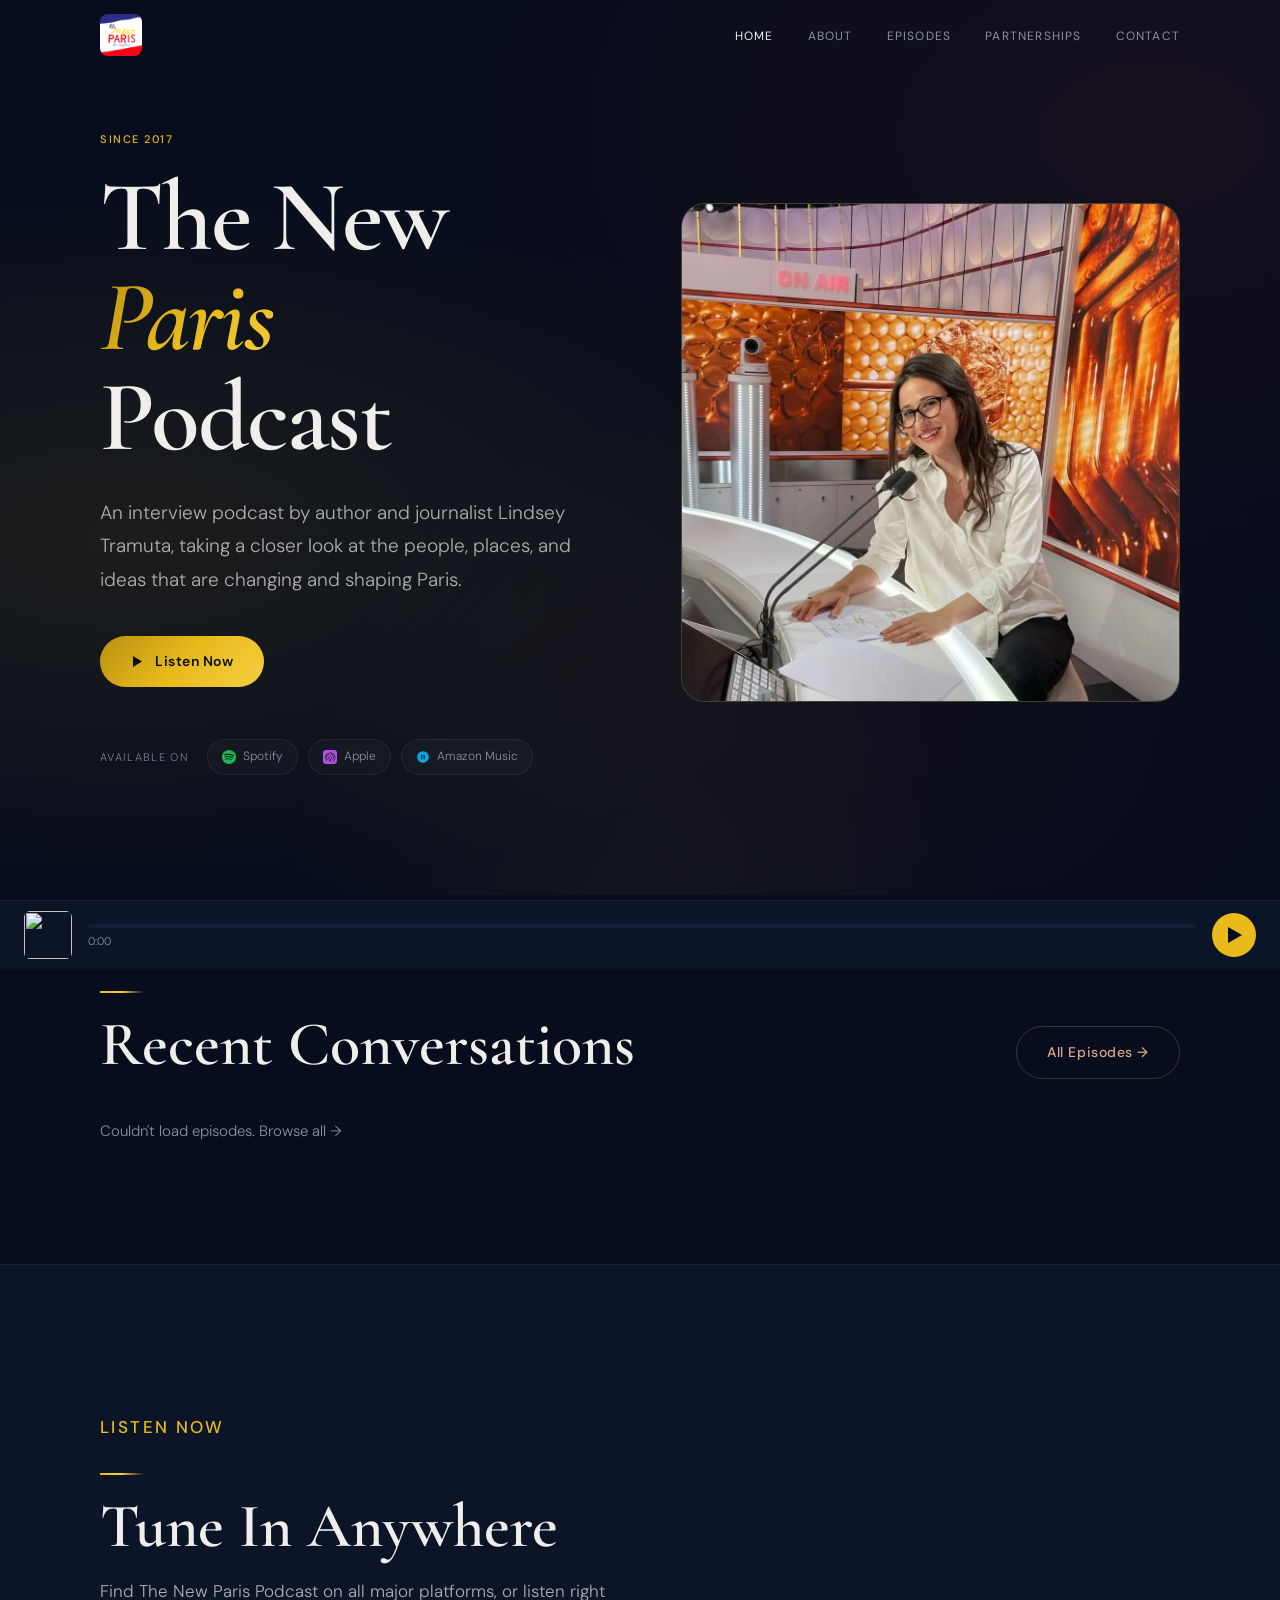
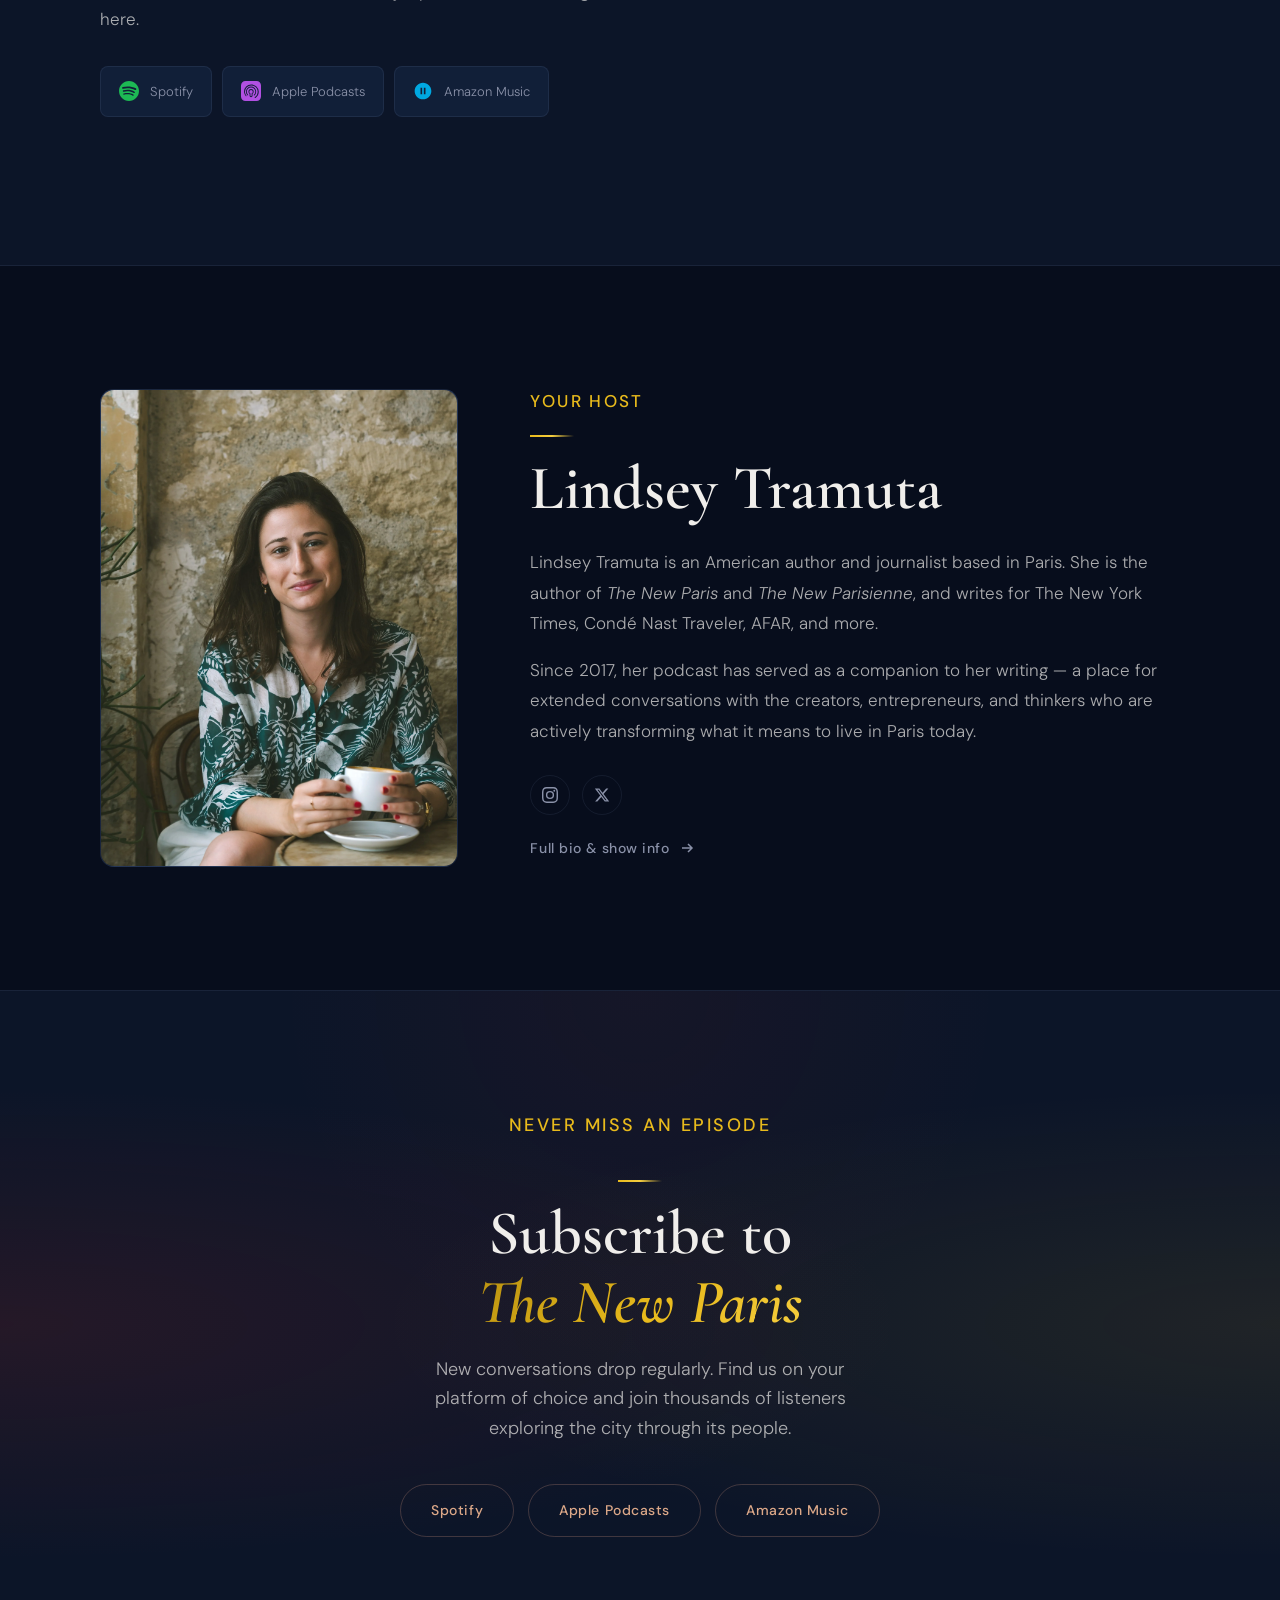
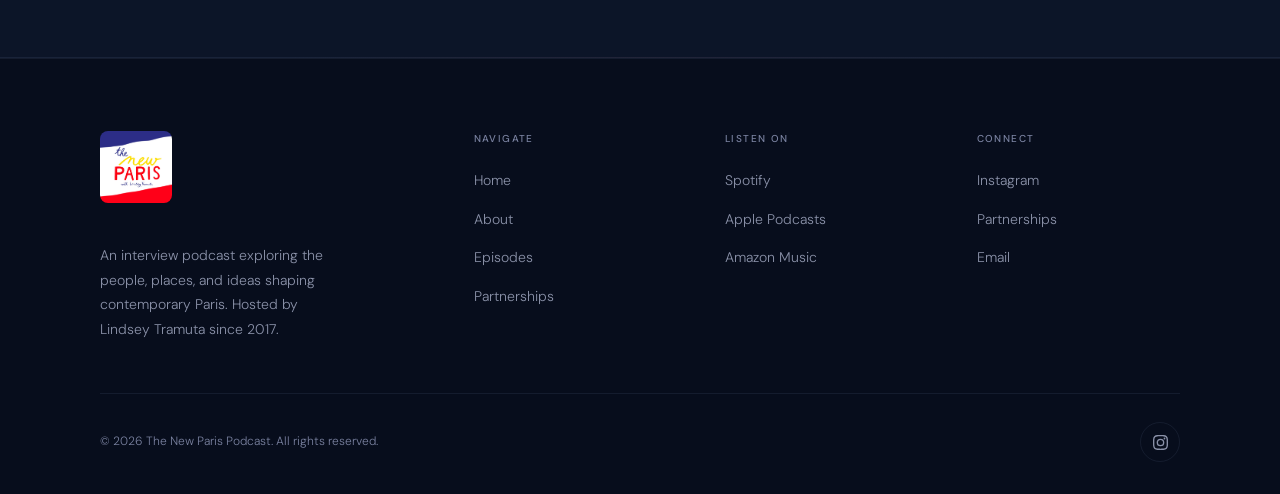
==== index.html @ 32c5240a "Add version query to favicon link" ====
<!DOCTYPE html>
<html lang="en">
<head>
  <meta charset="UTF-8">
  <meta name="viewport" content="width=device-width, initial-scale=1.0">
  <title>The New Paris Podcast</title>
  <meta name="description" content="An interview podcast by author and journalist Lindsey Tramuta, exploring the people, places, and ideas changing and shaping Paris.">
  <meta name="keywords" content="paris, contemporary paris, paris podcast, paris food, paris dining, visit paris, paris travel, paris culture, paris lifestyle, lindsey tramuta, francophile, expat paris, paris people, paris ideas, french culture, paris recommendations">
  <meta property="og:title" content="The New Paris Podcast">
  <meta property="og:description" content="Conversations with the creatives, thinkers, and changemakers shaping a new Paris. Hosted by Lindsey Tramuta.">
  <meta property="og:type" content="website">
  <link rel="icon" href="/favicon.ico?v=3">
  <link rel="preconnect" href="https://fonts.googleapis.com">
  <link rel="preconnect" href="https://fonts.gstatic.com" crossorigin>
  <link href="https://fonts.googleapis.com/css2?family=Cormorant+Garamond:ital,wght@0,400;0,500;0,600;0,700;1,400;1,600&family=DM+Sans:ital,wght@0,300;0,400;0,500;1,300&display=swap" rel="stylesheet">
  <link rel="stylesheet" href="css/styles.css">
  <!-- Google tag (gtag.js) -->
  <script async src="https://www.googletagmanager.com/gtag/js?id=G-9X0PJY922H"></script>
  <script>
    window.dataLayer = window.dataLayer || [];
    function gtag(){dataLayer.push(arguments);}
    gtag('js', new Date());
    gtag('config', 'G-9X0PJY922H');
  </script>
</head>
<body>

  <!-- NAV -->
  <nav class="nav" id="nav">
    <div class="container nav-inner">
      <a href="index.html" class="nav-logo">
        <img src="show_logo.png" alt="The New Paris Podcast" class="nav-logo-img">
      </a>
      <ul class="nav-links">
        <li><a href="index.html">Home</a></li>
        <li><a href="about.html">About</a></li>
        <li><a href="episodes.html">Episodes</a></li>
        <li><a href="partnerships.html">Partnerships</a></li>
        <li><a href="contact.html">Contact</a></li>
      </ul>
      <button class="hamburger" id="hamburger" aria-label="Open menu">
        <span></span><span></span><span></span>
      </button>
    </div>
  </nav>

  <!-- MOBILE MENU -->
  <div class="mobile-menu" id="mobile-menu">
    <a href="index.html">Home</a>
    <a href="about.html">About</a>
    <a href="episodes.html">Episodes</a>
    <a href="partnerships.html">Partnerships</a>
    <a href="contact.html">Contact</a>
  </div>

  <!-- HERO -->
  <section class="hero">
    <div class="container">
      <div class="hero-inner">

        <div class="hero-content">
          <p class="label hero-label">Since 2017</p>
          <h1>The New<br><em class="gold-text">Paris</em><br>Podcast</h1>
          <p class="hero-desc">An interview podcast by author and journalist Lindsey Tramuta, taking a closer look at the people, places, and ideas that are changing and shaping Paris.</p>
          <div class="hero-actions">
            <a href="episodes.html" class="btn btn-primary">
              <svg width="15" height="15" viewBox="0 0 15 15" fill="currentColor"><path d="M3 2l9 5.5-9 5.5V2z"/></svg>
              Listen Now
            </a>
          </div>
          <div class="hero-platforms">
            <p>Available on</p>
            <div class="hero-platforms-logos">
              <a href="https://open.spotify.com/show/2KHAu4PRRxsVcUf0qL84Ym" target="_blank" rel="noopener" class="platform-badge">
                <!-- Spotify icon -->
                <svg width="14" height="14" viewBox="0 0 24 24" fill="#1DB954"><path d="M12 0C5.4 0 0 5.4 0 12s5.4 12 12 12 12-5.4 12-12S18.66 0 12 0zm5.521 17.34c-.24.359-.66.48-1.021.24-2.82-1.74-6.36-2.101-10.561-1.141-.418.122-.779-.179-.899-.539-.12-.421.18-.78.54-.9 4.56-1.021 8.52-.6 11.64 1.32.42.18.479.659.301 1.02zm1.44-3.3c-.301.42-.841.6-1.262.3-3.239-1.98-8.159-2.58-11.939-1.38-.479.12-1.02-.12-1.14-.6-.12-.48.12-1.021.6-1.141C9.6 9.9 15 10.561 18.72 12.84c.361.181.54.78.241 1.2zm.12-3.36C15.24 8.4 8.82 8.16 5.16 9.301c-.6.179-1.2-.181-1.38-.721-.18-.601.18-1.2.72-1.381 4.26-1.26 11.28-1.02 15.721 1.621.539.3.719 1.02.419 1.56-.299.421-1.02.599-1.559.3z"/></svg>
                Spotify
              </a>
              <a href="https://podcasts.apple.com/podcast/id1225708803" target="_blank" rel="noopener" class="platform-badge">
                <!-- Apple Podcasts icon -->
                <svg width="14" height="14" viewBox="0 0 24 24" fill="#b150e2"><path d="M5.34 0A5.328 5.328 0 0 0 0 5.34v13.32A5.328 5.328 0 0 0 5.34 24h13.32A5.328 5.328 0 0 0 24 18.66V5.34A5.328 5.328 0 0 0 18.66 0zm6.7 4.098c2.437 0 4.7.865 6.474 2.476a8.664 8.664 0 0 1 2.794 6.404 8.697 8.697 0 0 1-3.93 7.31c-.098.063-.2.12-.303.174a.513.513 0 0 1-.698-.226.513.513 0 0 1 .213-.684 7.67 7.67 0 0 0 3.468-6.467c0-4.218-3.437-7.655-7.656-7.655a7.623 7.623 0 0 0-7.655 7.448c-.01.433.02.877.094 1.305.218 1.304.823 2.504 1.72 3.46.013.016.034.023.047.04.005.007.007.017.011.025.005.014.014.025.018.04.015.063.015.13 0 .195-.007.023-.018.044-.027.067-.01.022-.016.047-.03.068-.014.02-.033.037-.05.056-.018.018-.035.038-.056.053-.022.016-.046.027-.069.04-.024.013-.047.028-.073.038-.026.01-.054.016-.081.022-.027.006-.053.014-.081.016a.507.507 0 0 1-.334-.086c-1.05-1.115-1.765-2.506-2.04-4.012a9.01 9.01 0 0 1-.11-1.534A8.683 8.683 0 0 1 12.04 4.098zm.026 2.58a6.11 6.11 0 0 1 6.107 6.107 6.08 6.08 0 0 1-1.96 4.469.512.512 0 0 1-.369.156.513.513 0 0 1-.344-.886 5.069 5.069 0 0 0 1.648-3.74 5.087 5.087 0 0 0-5.082-5.083 5.091 5.091 0 0 0-5.083 5.083c0 1.348.526 2.634 1.478 3.614a.512.512 0 0 1-.734.716A6.077 6.077 0 0 1 5.96 12.785a6.11 6.11 0 0 1 6.107-6.107zm-.006 2.989a3.12 3.12 0 0 1 3.116 3.117 3.1 3.1 0 0 1-1.338 2.549v2.513a1.778 1.778 0 0 1-3.556 0v-2.513a3.1 3.1 0 0 1-1.338-2.549 3.12 3.12 0 0 1 3.116-3.117zm0 1.026a2.091 2.091 0 0 0-2.09 2.09 2.07 2.07 0 0 0 1.078 1.812l.26.142v2.807a.753.753 0 0 0 1.505 0v-2.807l.26-.142a2.07 2.07 0 0 0 1.077-1.812 2.091 2.091 0 0 0-2.09-2.09z"/></svg>
                Apple
              </a>
              <a href="https://music.amazon.co.uk/podcasts/789c262d-204c-44c2-9bc1-9c828be3fe16/the-new-paris-podcast" target="_blank" rel="noopener" class="platform-badge">
                <svg width="14" height="14" viewBox="0 0 24 24" fill="#00A8E1"><path d="M12 2C6.48 2 2 6.48 2 12s4.48 10 10 10 10-4.48 10-10S17.52 2 12 2zm-1 14H9V8h2v8zm4 0h-2V8h2v8z"/></svg>
                Amazon Music
              </a>
            </div>
          </div>
        </div>

        <!-- Podcast cover art -->
        <div class="hero-art">
          <div class="hero-art-glow"></div>
          <div class="hero-art-img">
            <img src="newsdesk.jpg" alt="The New Paris Podcast">
          </div>
        </div>

      </div>
    </div>
  </section>

  <!-- LATEST EPISODES -->
  <section class="section" id="latest" style="padding-top: clamp(36px, 5.5vw, 60px);">
    <div class="container">
      <div class="recent-ep-header">
        <div>
          <p class="label">Latest episodes</p>
          <div class="divider"></div>
          <h2>Recent Conversations</h2>
        </div>
        <a href="episodes.html" class="btn btn-secondary">All Episodes &rarr;</a>
      </div>
      <div class="recent-ep-grid" id="recent-ep-grid">
        <p class="recent-ep-loading">Loading latest episodes…</p>
      </div>
    </div>
  </section>

  <!-- AUDIO PLAYER BAR -->
  <div class="ap-bar" id="ap-bar">
    <img class="ap-art" id="ap-art" src="" alt="">
    <div class="ap-info">
      <div class="ap-title" id="ap-title"></div>
      <div class="ap-progress" id="ap-progress">
        <div class="ap-fill" id="ap-fill"></div>
      </div>
      <div class="ap-time" id="ap-time">0:00</div>
    </div>
    <button class="ap-toggle" id="ap-toggle" aria-label="Play / Pause">
      <svg class="ap-icon-play" width="22" height="22" viewBox="0 0 22 22" fill="currentColor"><path d="M5 3l14 8-14 8V3z"/></svg>
      <svg class="ap-icon-pause" width="22" height="22" viewBox="0 0 22 22" fill="currentColor"><path d="M6 3h3v16H6V3zm7 0h3v16h-3V3z"/></svg>
    </button>
  </div>
  <audio id="ap-audio" preload="none"></audio>

  <script>
  (function() {
    'use strict';
    var RSS_URL   = 'https://anchor.fm/s/1d906628/podcast/rss';
    var PROXY_URL = 'https://corsproxy.io/?' + encodeURIComponent(RSS_URL);
    var gridEl    = document.getElementById('recent-ep-grid');
    var audio     = document.getElementById('ap-audio');
    var bar       = document.getElementById('ap-bar');
    var apArt     = document.getElementById('ap-art');
    var apTitle   = document.getElementById('ap-title');
    var apFill    = document.getElementById('ap-fill');
    var apTime    = document.getElementById('ap-time');
    var apToggle  = document.getElementById('ap-toggle');
    var apProgress = document.getElementById('ap-progress');
    var currentBtn = null;

    function fmt(s) {
      s = Math.floor(s || 0);
      var m = Math.floor(s / 60), sec = s % 60;
      return m + ':' + (sec < 10 ? '0' : '') + sec;
    }

    function getTag(item, name) {
      var el = item.querySelector(name) || item.querySelector(name.replace(':', '\\:'));
      if (!el) {
        var ch = item.children;
        for (var i = 0; i < ch.length; i++) {
          if (ch[i].tagName === name || ch[i].localName === name.split(':')[1]) { el = ch[i]; break; }
        }
      }
      return el ? el.textContent.trim() : '';
    }

    function getItemImage(item, channelImg) {
      var el = item.querySelector('itunes\\:image') || item.querySelector('image');
      if (!el) {
        var ch = item.children;
        for (var i = 0; i < ch.length; i++) {
          if (ch[i].localName === 'image') { el = ch[i]; break; }
        }
      }
      if (el) return el.getAttribute('href') || el.getAttribute('url') || channelImg;
      return channelImg;
    }

    function playEpisode(btn, mp3, title, imgSrc) {
      if (currentBtn && currentBtn !== btn) {
        currentBtn.classList.remove('playing');
        currentBtn.innerHTML = '<svg width="18" height="18" viewBox="0 0 18 18" fill="currentColor"><path d="M3 2l13 7-13 7V2z"/></svg>';
      }
      if (audio.src === mp3 && !audio.paused) {
        audio.pause();
        btn.classList.remove('playing');
        btn.innerHTML = '<svg width="18" height="18" viewBox="0 0 18 18" fill="currentColor"><path d="M3 2l13 7-13 7V2z"/></svg>';
        bar.classList.remove('ap-visible');
        apToggle.querySelector('.ap-icon-pause').style.display = 'none';
        apToggle.querySelector('.ap-icon-play').style.display  = '';
        return;
      }
      if (audio.src !== mp3) {
        audio.src = mp3;
        audio.load();
      }
      audio.play();
      btn.classList.add('playing');
      btn.innerHTML = '<svg width="18" height="18" viewBox="0 0 18 18" fill="currentColor"><path d="M5 3h3v12H5V3zm5 0h3v12h-3V3z"/></svg>';
      currentBtn = btn;
      apArt.src   = imgSrc;
      apTitle.textContent = title;
      bar.classList.add('ap-visible');
      apToggle.querySelector('.ap-icon-pause').style.display = '';
      apToggle.querySelector('.ap-icon-play').style.display  = 'none';
    }

    apToggle.addEventListener('click', function() {
      if (audio.paused) {
        audio.play();
        apToggle.querySelector('.ap-icon-pause').style.display = '';
        apToggle.querySelector('.ap-icon-play').style.display  = 'none';
        if (currentBtn) {
          currentBtn.classList.add('playing');
          currentBtn.innerHTML = '<svg width="18" height="18" viewBox="0 0 18 18" fill="currentColor"><path d="M5 3h3v12H5V3zm5 0h3v12h-3V3z"/></svg>';
        }
      } else {
        audio.pause();
        apToggle.querySelector('.ap-icon-pause').style.display = 'none';
        apToggle.querySelector('.ap-icon-play').style.display  = '';
        if (currentBtn) {
          currentBtn.classList.remove('playing');
          currentBtn.innerHTML = '<svg width="18" height="18" viewBox="0 0 18 18" fill="currentColor"><path d="M3 2l13 7-13 7V2z"/></svg>';
        }
      }
    });

    audio.addEventListener('timeupdate', function() {
      if (!audio.duration) return;
      var pct = (audio.currentTime / audio.duration) * 100;
      apFill.style.width = pct + '%';
      apTime.textContent = fmt(audio.currentTime) + ' / ' + fmt(audio.duration);
    });

    apProgress.addEventListener('click', function(e) {
      if (!audio.duration) return;
      var r = apProgress.getBoundingClientRect();
      audio.currentTime = ((e.clientX - r.left) / r.width) * audio.duration;
    });

    audio.addEventListener('ended', function() {
      apToggle.querySelector('.ap-icon-pause').style.display = 'none';
      apToggle.querySelector('.ap-icon-play').style.display  = '';
      if (currentBtn) {
        currentBtn.classList.remove('playing');
        currentBtn.innerHTML = '<svg width="18" height="18" viewBox="0 0 18 18" fill="currentColor"><path d="M3 2l13 7-13 7V2z"/></svg>';
      }
    });

    function renderCards(items, channelImg) {
      var recent = items.slice(0, 3);
      gridEl.innerHTML = recent.map(function(item) {
        var title   = getTag(item, 'title').replace(/^episode\s+\d+[:\s\-\u2013\u2014]+/i, '').trim();
        var rawDate = getTag(item, 'pubDate');
        var date    = rawDate ? new Date(rawDate) : null;
        var dateStr = (date && !isNaN(date)) ? date.toLocaleDateString('en-US', { month: 'long', day: 'numeric', year: 'numeric' }) : '';
        var descRaw = getTag(item, 'description');
        var desc    = descRaw.replace(/<[^>]+>/g, ' ').replace(/\s+/g, ' ').trim().substring(0, 160);
        if (desc.length === 160) desc += '…';
        var enc     = item.querySelector('enclosure');
        var mp3     = enc ? enc.getAttribute('url') : '';
        var img     = getItemImage(item, channelImg);
        var safeTitle = title.replace(/"/g, '&quot;');
        var safeMp3   = mp3.replace(/"/g, '&quot;');
        var safeImg   = img.replace(/"/g, '&quot;');

        return '<article class="recent-ep-card">'
          + '<div class="recent-ep-img-wrap">'
          + (img ? '<img class="recent-ep-img" src="' + safeImg + '" alt="' + safeTitle + '" loading="lazy">' : '<div class="recent-ep-img-ph"></div>')
          + (mp3 ? '<button class="recent-ep-play" data-mp3="' + safeMp3 + '" data-title="' + safeTitle + '" data-img="' + safeImg + '" aria-label="Play episode">'
              + '<svg width="18" height="18" viewBox="0 0 18 18" fill="currentColor"><path d="M3 2l13 7-13 7V2z"/></svg>'
              + '</button>' : '')
          + '</div>'
          + '<div class="recent-ep-body">'
          + (dateStr ? '<p class="recent-ep-date">' + dateStr + '</p>' : '')
          + '<h3 class="recent-ep-title">' + title + '</h3>'
          + (desc ? '<p class="recent-ep-desc">' + desc + '</p>' : '')
          + '</div>'
          + '</article>';
      }).join('');

      gridEl.querySelectorAll('.recent-ep-play').forEach(function(btn) {
        btn.addEventListener('click', function() {
          playEpisode(btn, btn.dataset.mp3, btn.dataset.title, btn.dataset.img);
        });
      });
    }

    function loadXML(text) {
      var xml  = new DOMParser().parseFromString(text, 'application/xml');
      var chanImgEl = xml.querySelector('channel > image > url') || xml.querySelector('channel > itunes\\:image') || xml.querySelector('channel > image');
      var channelImg = chanImgEl ? (chanImgEl.getAttribute('href') || chanImgEl.textContent.trim()) : '';
      var items = Array.from(xml.querySelectorAll('channel > item'));
      renderCards(items, channelImg);
    }

    fetch(RSS_URL)
      .then(function(r) { if (!r.ok) throw new Error(); return r.text(); })
      .then(loadXML)
      .catch(function() {
        return fetch(PROXY_URL)
          .then(function(r) { return r.text(); })
          .then(loadXML)
          .catch(function() {
            gridEl.innerHTML = '<p class="recent-ep-loading">Couldn\'t load episodes. <a href="episodes.html">Browse all →</a></p>';
          });
      });
  })();
  </script>

  <!-- LISTEN / PLATFORMS -->
  <section class="section player-section" id="platforms">
    <div class="container">
      <div class="player-layout">

        <div class="player-info">
          <p class="label">Listen now</p>
          <div class="divider"></div>
          <h2>Tune In Anywhere</h2>
          <p>Find The New Paris Podcast on all major platforms, or listen right here.</p>
          <div class="player-platforms">
            <a href="https://open.spotify.com/show/2KHAu4PRRxsVcUf0qL84Ym" target="_blank" rel="noopener" class="platform-link">
              <svg width="20" height="20" viewBox="0 0 24 24" fill="#1DB954"><path d="M12 0C5.4 0 0 5.4 0 12s5.4 12 12 12 12-5.4 12-12S18.66 0 12 0zm5.521 17.34c-.24.359-.66.48-1.021.24-2.82-1.74-6.36-2.101-10.561-1.141-.418.122-.779-.179-.899-.539-.12-.421.18-.78.54-.9 4.56-1.021 8.52-.6 11.64 1.32.42.18.479.659.301 1.02zm1.44-3.3c-.301.42-.841.6-1.262.3-3.239-1.98-8.159-2.58-11.939-1.38-.479.12-1.02-.12-1.14-.6-.12-.48.12-1.021.6-1.141C9.6 9.9 15 10.561 18.72 12.84c.361.181.54.78.241 1.2zm.12-3.36C15.24 8.4 8.82 8.16 5.16 9.301c-.6.179-1.2-.181-1.38-.721-.18-.601.18-1.2.72-1.381 4.26-1.26 11.28-1.02 15.721 1.621.539.3.719 1.02.419 1.56-.299.421-1.02.599-1.559.3z"/></svg>
              Spotify
            </a>
            <a href="https://podcasts.apple.com/podcast/id1225708803" target="_blank" rel="noopener" class="platform-link">
              <svg width="20" height="20" viewBox="0 0 24 24" fill="#b150e2"><path d="M5.34 0A5.328 5.328 0 0 0 0 5.34v13.32A5.328 5.328 0 0 0 5.34 24h13.32A5.328 5.328 0 0 0 24 18.66V5.34A5.328 5.328 0 0 0 18.66 0zm6.7 4.098c2.437 0 4.7.865 6.474 2.476a8.664 8.664 0 0 1 2.794 6.404 8.697 8.697 0 0 1-3.93 7.31c-.098.063-.2.12-.303.174a.513.513 0 0 1-.698-.226.513.513 0 0 1 .213-.684 7.67 7.67 0 0 0 3.468-6.467c0-4.218-3.437-7.655-7.656-7.655a7.623 7.623 0 0 0-7.655 7.448c-.01.433.02.877.094 1.305.218 1.304.823 2.504 1.72 3.46.013.016.034.023.047.04.005.007.007.017.011.025.005.014.014.025.018.04.015.063.015.13 0 .195-.007.023-.018.044-.027.067-.01.022-.016.047-.03.068-.014.02-.033.037-.05.056-.018.018-.035.038-.056.053-.022.016-.046.027-.069.04-.024.013-.047.028-.073.038-.026.01-.054.016-.081.022-.027.006-.053.014-.081.016a.507.507 0 0 1-.334-.086c-1.05-1.115-1.765-2.506-2.04-4.012a9.01 9.01 0 0 1-.11-1.534A8.683 8.683 0 0 1 12.04 4.098zm.026 2.58a6.11 6.11 0 0 1 6.107 6.107 6.08 6.08 0 0 1-1.96 4.469.512.512 0 0 1-.369.156.513.513 0 0 1-.344-.886 5.069 5.069 0 0 0 1.648-3.74 5.087 5.087 0 0 0-5.082-5.083 5.091 5.091 0 0 0-5.083 5.083c0 1.348.526 2.634 1.478 3.614a.512.512 0 0 1-.734.716A6.077 6.077 0 0 1 5.96 12.785a6.11 6.11 0 0 1 6.107-6.107zm-.006 2.989a3.12 3.12 0 0 1 3.116 3.117 3.1 3.1 0 0 1-1.338 2.549v2.513a1.778 1.778 0 0 1-3.556 0v-2.513a3.1 3.1 0 0 1-1.338-2.549 3.12 3.12 0 0 1 3.116-3.117zm0 1.026a2.091 2.091 0 0 0-2.09 2.09 2.07 2.07 0 0 0 1.078 1.812l.26.142v2.807a.753.753 0 0 0 1.505 0v-2.807l.26-.142a2.07 2.07 0 0 0 1.077-1.812 2.091 2.091 0 0 0-2.09-2.09z"/></svg>
              Apple Podcasts
            </a>
            <a href="https://music.amazon.co.uk/podcasts/789c262d-204c-44c2-9bc1-9c828be3fe16/the-new-paris-podcast" target="_blank" rel="noopener" class="platform-link">
              <svg width="20" height="20" viewBox="0 0 24 24" fill="#00A8E1"><path d="M12 2C6.48 2 2 6.48 2 12s4.48 10 10 10 10-4.48 10-10S17.52 2 12 2zm-1 14H9V8h2v8zm4 0h-2V8h2v8z"/></svg>
              Amazon Music
            </a>
          </div>
        </div>

        <!-- SPOTIFY EMBED — replace 2KHAu4PRRxsVcUf0qL84Ym with your actual Spotify show ID -->
        <div class="player-embed-wrapper">
          <iframe
            style="border-radius:14px"
            src="https://open.spotify.com/embed/show/2KHAu4PRRxsVcUf0qL84Ym?utm_source=generator&theme=0"
            width="100%"
            height="352"
            frameborder="0"
            allowfullscreen=""
            allow="autoplay; clipboard-write; encrypted-media; fullscreen; picture-in-picture"
            loading="lazy"
            title="The New Paris Podcast on Spotify">
          </iframe>
        </div>

      </div>
    </div>
  </section>

  <!-- HOST PREVIEW -->
  <section class="section host-section">
    <div class="container">
      <div class="host-inner">
        <div class="host-photo">
          <div class="host-photo-img">
            <img src="images/Lindsey1.jpg" alt="Lindsey Tramuta">
          </div>
        </div>
        <div class="host-content">
          <p class="label">Your host</p>
          <div class="divider"></div>
          <h2>Lindsey Tramuta</h2>
          <p>Lindsey Tramuta is an American author and journalist based in Paris. She is the author of <em>The New Paris</em> and <em>The New Parisienne</em>, and writes for The New York Times, Condé Nast Traveler, AFAR, and more.</p>
          <p>Since 2017, her podcast has served as a companion to her writing — a place for extended conversations with the creators, entrepreneurs, and thinkers who are actively transforming what it means to live in Paris today.</p>
          <div class="host-socials">
            <a href="https://instagram.com/thenewparispodcast" target="_blank" rel="noopener" class="social-link" aria-label="Instagram">
              <svg width="16" height="16" viewBox="0 0 24 24" fill="currentColor"><path d="M12 2.163c3.204 0 3.584.012 4.85.07 3.252.148 4.771 1.691 4.919 4.919.058 1.265.069 1.645.069 4.849 0 3.205-.012 3.584-.069 4.849-.149 3.225-1.664 4.771-4.919 4.919-1.266.058-1.644.07-4.85.07-3.204 0-3.584-.012-4.849-.07-3.26-.149-4.771-1.699-4.919-4.92-.058-1.265-.07-1.644-.07-4.849 0-3.204.013-3.583.07-4.849.149-3.227 1.664-4.771 4.919-4.919 1.266-.057 1.645-.069 4.849-.069zM12 0C8.741 0 8.333.014 7.053.072 2.695.272.273 2.69.073 7.052.014 8.333 0 8.741 0 12c0 3.259.014 3.668.072 4.948.2 4.358 2.618 6.78 6.98 6.98C8.333 23.986 8.741 24 12 24c3.259 0 3.668-.014 4.948-.072 4.354-.2 6.782-2.618 6.979-6.98.059-1.28.073-1.689.073-4.948 0-3.259-.014-3.667-.072-4.947-.196-4.354-2.617-6.78-6.979-6.98C15.668.014 15.259 0 12 0zm0 5.838a6.162 6.162 0 1 0 0 12.324 6.162 6.162 0 0 0 0-12.324zM12 16a4 4 0 1 1 0-8 4 4 0 0 1 0 8zm6.406-11.845a1.44 1.44 0 1 0 0 2.881 1.44 1.44 0 0 0 0-2.881z"/></svg>
            </a>
            <a href="https://twitter.com/lindseytramuta" target="_blank" rel="noopener" class="social-link" aria-label="Twitter / X">
              <svg width="16" height="16" viewBox="0 0 24 24" fill="currentColor"><path d="M18.244 2.25h3.308l-7.227 8.26 8.502 11.24H16.17l-5.214-6.817L4.99 21.75H1.68l7.73-8.835L1.254 2.25H8.08l4.713 6.231zm-1.161 17.52h1.833L7.084 4.126H5.117z"/></svg>
            </a>
          </div>
          <a href="about.html" class="btn btn-ghost" style="margin-top:12px">
            Full bio &amp; show info
            <svg width="14" height="14" viewBox="0 0 14 14" fill="none" stroke="currentColor" stroke-width="1.5"><path d="M2 7h10M8 3l4 4-4 4"/></svg>
          </a>
        </div>
      </div>
    </div>
  </section>

  <!-- CTA BANNER -->
  <section class="section cta-banner">
    <div class="container">
      <p class="label">Never miss an episode</p>
      <div class="divider"></div>
      <h2>Subscribe to<br><em class="gold-text">The New Paris</em></h2>
      <p>New conversations drop regularly. Find us on your platform of choice and join thousands of listeners exploring the city through its people.</p>
      <div class="cta-buttons">
        <a href="https://open.spotify.com/show/2KHAu4PRRxsVcUf0qL84Ym" target="_blank" rel="noopener" class="btn btn-secondary">Spotify</a>
        <a href="https://podcasts.apple.com/podcast/id1225708803" target="_blank" rel="noopener" class="btn btn-secondary">Apple Podcasts</a>
        <a href="https://music.amazon.co.uk/podcasts/789c262d-204c-44c2-9bc1-9c828be3fe16/the-new-paris-podcast" target="_blank" rel="noopener" class="btn btn-secondary">Amazon Music</a>
      </div>
    </div>
  </section>

  <!-- FOOTER -->
  <footer class="footer">
    <div class="container">
      <div class="footer-inner">
        <div class="footer-brand">
          <a href="index.html" class="footer-logo-link">
            <img src="show_logo.png" alt="The New Paris Podcast" class="footer-logo-img">
          </a>
          <p>An interview podcast exploring the people, places, and ideas shaping contemporary Paris. Hosted by Lindsey Tramuta since 2017.</p>
        </div>
        <div class="footer-col">
          <h4>Navigate</h4>
          <ul>
            <li><a href="index.html">Home</a></li>
            <li><a href="about.html">About</a></li>
            <li><a href="episodes.html">Episodes</a></li>
            <li><a href="partnerships.html">Partnerships</a></li>
          </ul>
        </div>
        <div class="footer-col">
          <h4>Listen On</h4>
          <ul>
            <li><a href="https://open.spotify.com/show/2KHAu4PRRxsVcUf0qL84Ym" target="_blank" rel="noopener">Spotify</a></li>
            <li><a href="https://podcasts.apple.com/podcast/id1225708803" target="_blank" rel="noopener">Apple Podcasts</a></li>
            <li><a href="https://music.amazon.co.uk/podcasts/789c262d-204c-44c2-9bc1-9c828be3fe16/the-new-paris-podcast" target="_blank" rel="noopener">Amazon Music</a></li>
          </ul>
        </div>
        <div class="footer-col">
          <h4>Connect</h4>
          <ul>
            <li><a href="https://instagram.com/thenewparispodcast" target="_blank" rel="noopener">Instagram</a></li>
            <li><a href="partnerships.html">Partnerships</a></li>
            <li><a href="mailto:hello@thenewparispodcast.com">Email</a></li>
          </ul>
        </div>
      </div>
      <div class="footer-bottom">
        <p>&copy; 2026 The New Paris Podcast. All rights reserved.</p>
        <div class="footer-socials">
          <a href="https://instagram.com/thenewparispodcast" target="_blank" rel="noopener" class="social-link" aria-label="Instagram">
            <svg width="15" height="15" viewBox="0 0 24 24" fill="currentColor"><path d="M12 2.163c3.204 0 3.584.012 4.85.07 3.252.148 4.771 1.691 4.919 4.919.058 1.265.069 1.645.069 4.849 0 3.205-.012 3.584-.069 4.849-.149 3.225-1.664 4.771-4.919 4.919-1.266.058-1.644.07-4.85.07-3.204 0-3.584-.012-4.849-.07-3.26-.149-4.771-1.699-4.919-4.92-.058-1.265-.07-1.644-.07-4.849 0-3.204.013-3.583.07-4.849.149-3.227 1.664-4.771 4.919-4.919 1.266-.057 1.645-.069 4.849-.069zM12 0C8.741 0 8.333.014 7.053.072 2.695.272.273 2.69.073 7.052.014 8.333 0 8.741 0 12c0 3.259.014 3.668.072 4.948.2 4.358 2.618 6.78 6.98 6.98C8.333 23.986 8.741 24 12 24c3.259 0 3.668-.014 4.948-.072 4.354-.2 6.782-2.618 6.979-6.98.059-1.28.073-1.689.073-4.948 0-3.259-.014-3.667-.072-4.947-.196-4.354-2.617-6.78-6.979-6.98C15.668.014 15.259 0 12 0zm0 5.838a6.162 6.162 0 1 0 0 12.324 6.162 6.162 0 0 0 0-12.324zM12 16a4 4 0 1 1 0-8 4 4 0 0 1 0 8zm6.406-11.845a1.44 1.44 0 1 0 0 2.881 1.44 1.44 0 0 0 0-2.881z"/></svg>
          </a>
          </div>
      </div>
    </div>
  </footer>

  <script src="js/main.js"></script>
</body>
</html>
---- css/styles.css ----
/* ============================================================
   THE NEW PARIS PODCAST — Stylesheet
   ============================================================ */

/* ---- Variables ---- */
:root {
  --bg:           #070d1c;
  --bg-2:         #0c1528;
  --bg-3:         #111f38;
  --bg-4:         #182846;

  --gold:         #e8ba1c;
  --gold-light:   #f5ce40;
  --gold-dark:    #b89010;
  --gold-glow:    rgba(232, 186, 28, 0.10);
  --gold-border:  rgba(232, 186, 28, 0.22);

  --red:          #c8907a;
  --red-light:    #dca888;
  --red-dark:     #a07060;
  --red-glow:     rgba(200, 144, 122, 0.10);
  --red-border:   rgba(200, 144, 122, 0.28);

  --white:        #f0eeeb;
  --white-dim:    rgba(240, 238, 235, 0.70);
  --gray:         #8a91a8;
  --gray-dark:    #7a82a0;
  --line:         rgba(180, 200, 255, 0.08);

  --font-serif:   'Cormorant Garamond', Georgia, serif;
  --font-sans:    'DM Sans', -apple-system, BlinkMacSystemFont, sans-serif;

  --nav-h:        70px;
  --max-w:        1200px;
  --section:      clamp(72px, 11vw, 120px);
  --r:            14px;
  --r-sm:         8px;
  --r-lg:         24px;
  --ease:         cubic-bezier(0.4, 0, 0.2, 1);
}

/* ---- Reset ---- */
*, *::before, *::after { box-sizing: border-box; margin: 0; padding: 0; }
html { scroll-behavior: smooth; }
body {
  background: var(--bg);
  color: var(--white);
  font-family: var(--font-sans);
  font-weight: 300;
  font-size: 16px;
  line-height: 1.65;
  -webkit-font-smoothing: antialiased;
  overflow-x: hidden;
}
img  { max-width: 100%; display: block; }
a    { color: inherit; text-decoration: none; }
ul   { list-style: none; }
button { cursor: pointer; border: none; background: none; font-family: inherit; }

/* ---- Typography ---- */
h1 {
  font-family: var(--font-serif);
  font-size: clamp(52px, 8vw, 100px);
  font-weight: 600;
  line-height: 1.0;
  letter-spacing: -0.02em;
}
h2 {
  font-family: var(--font-serif);
  font-size: clamp(34px, 5vw, 62px);
  font-weight: 600;
  line-height: 1.1;
}
h3 {
  font-family: var(--font-serif);
  font-size: clamp(22px, 2.8vw, 34px);
  font-weight: 500;
  line-height: 1.2;
}
p { color: var(--white-dim); }

.label {
  font-size: 11px;
  font-weight: 500;
  letter-spacing: 0.14em;
  text-transform: uppercase;
  color: var(--gold);
}

/* ---- Gradient Text ---- */
.gold-text {
  background: linear-gradient(135deg, var(--gold-dark) 0%, var(--gold) 55%, var(--gold-light) 100%);
  -webkit-background-clip: text;
  -webkit-text-fill-color: transparent;
  background-clip: text;
}

/* ---- Container ---- */
.container {
  width: 100%;
  max-width: var(--max-w);
  margin: 0 auto;
  padding: 0 clamp(20px, 5vw, 60px);
}

/* ---- Section ---- */
.section { padding: var(--section) 0; }
.section-header { margin-bottom: clamp(40px, 6vw, 64px); }
.section-header p { margin-top: 16px; font-size: 17px; max-width: 520px; }

/* ---- Divider ---- */
.divider {
  width: 44px;
  height: 2px;
  background: linear-gradient(90deg, var(--gold), var(--gold-light), transparent);
  margin: 18px 0;
}

/* ---- Buttons ---- */
.btn {
  display: inline-flex;
  align-items: center;
  gap: 10px;
  padding: 14px 30px;
  border-radius: 100px;
  font-family: var(--font-sans);
  font-size: 14px;
  font-weight: 500;
  letter-spacing: 0.04em;
  transition: all 0.25s var(--ease);
  white-space: nowrap;
}
.btn-primary {
  background: linear-gradient(135deg, var(--gold-dark) 0%, var(--gold) 50%, var(--gold-light) 100%);
  color: #09100a;
  font-weight: 600;
}
.btn-primary:hover {
  transform: translateY(-2px);
  box-shadow: 0 8px 28px rgba(232, 186, 28, 0.35);
}
.btn-secondary {
  border: 1px solid var(--red-border);
  color: var(--red-light);
  background: transparent;
}
.btn-secondary:hover {
  background: var(--red-glow);
  border-color: var(--red);
  transform: translateY(-2px);
}
.btn-ghost {
  color: var(--gray);
  padding: 10px 0;
}
.btn-ghost:hover { color: var(--white); }
.btn-ghost svg, .btn svg { flex-shrink: 0; transition: transform 0.2s var(--ease); }
.btn-ghost:hover svg { transform: translateX(4px); }

/* ============================================================
   NAVIGATION
   ============================================================ */
.nav {
  position: fixed;
  top: 0; left: 0; right: 0;
  height: var(--nav-h);
  z-index: 1000;
  transition: background 0.4s var(--ease), box-shadow 0.4s var(--ease);
}
.nav.scrolled {
  background: rgba(7, 13, 28, 0.94);
  backdrop-filter: blur(24px);
  -webkit-backdrop-filter: blur(24px);
  box-shadow: 0 1px 0 var(--line);
}
.nav-inner {
  height: 100%;
  display: flex;
  align-items: center;
  justify-content: space-between;
}
.nav-logo {
  flex-shrink: 0;
  display: flex;
  align-items: center;
}
.nav-logo-img {
  height: 42px;
  width: 42px;
  border-radius: var(--r-sm);
  object-fit: cover;
  display: block;
}
.nav-links {
  display: flex;
  align-items: center;
  gap: 34px;
}
.nav-links a {
  font-size: 12px;
  font-weight: 400;
  letter-spacing: 0.1em;
  text-transform: uppercase;
  color: var(--gray);
  transition: color 0.2s;
}
.nav-links a:hover,
.nav-links a.active { color: var(--white); }
.nav-cta { padding: 10px 22px !important; font-size: 13px !important; }

.hamburger {
  display: none;
  flex-direction: column;
  gap: 5px;
  padding: 8px;
}
.hamburger span {
  width: 22px;
  height: 1.5px;
  background: var(--white);
  transition: all 0.3s var(--ease);
  transform-origin: center;
}
.hamburger.open span:nth-child(1) { transform: translateY(6.5px) rotate(45deg); }
.hamburger.open span:nth-child(2) { opacity: 0; }
.hamburger.open span:nth-child(3) { transform: translateY(-6.5px) rotate(-45deg); }

.mobile-menu {
  display: none;
  position: fixed;
  inset: 0;
  background: linear-gradient(160deg, var(--bg) 0%, var(--bg-2) 100%);
  z-index: 999;
  padding: calc(var(--nav-h) + 48px) 40px 40px;
  flex-direction: column;
  gap: 28px;
}
.mobile-menu.open { display: flex; }
.mobile-menu a {
  font-family: var(--font-serif);
  font-size: 40px;
  font-weight: 500;
  color: var(--white);
  opacity: 0.9;
  transition: color 0.2s;
}
.mobile-menu a:hover { color: var(--gold); }
.mobile-menu .mobile-subscribe {
  margin-top: 16px;
  align-self: flex-start;
}

/* ============================================================
   HERO
   ============================================================ */
.hero {
  display: flex;
  align-items: flex-start;
  padding-top: var(--nav-h);
  position: relative;
  overflow: hidden;
  background:
    radial-gradient(ellipse at 10% 60%, rgba(232, 186, 28, 0.09) 0%, transparent 48%),
    radial-gradient(ellipse at 90% 15%, rgba(212, 46, 35, 0.08) 0%, transparent 44%),
    radial-gradient(ellipse at 50% 105%, rgba(232, 186, 28, 0.05) 0%, transparent 40%),
    radial-gradient(ellipse at 70% 80%, rgba(212, 46, 35, 0.04) 0%, transparent 36%),
    var(--bg);
}
.hero-inner {
  display: grid;
  grid-template-columns: 1fr auto;
  gap: clamp(40px, 6vw, 80px);
  align-items: center;
  padding: calc(var(--section) * 0.5) 0 var(--section);
  width: 100%;
}
.hero-content { max-width: 680px; }
.hero-label { margin-bottom: 20px; }
.hero h1 { margin-bottom: 28px; }
.hero-desc {
  font-size: clamp(16px, 1.8vw, 19px);
  max-width: 540px;
  margin-bottom: 40px;
  line-height: 1.75;
}
.hero-actions {
  display: flex;
  gap: 14px;
  flex-wrap: wrap;
  margin-bottom: 52px;
}
.hero-platforms {
  display: flex;
  align-items: center;
  gap: 18px;
  flex-wrap: wrap;
}
.hero-platforms > p {
  font-size: 11px;
  letter-spacing: 0.12em;
  text-transform: uppercase;
  color: var(--gray-dark);
}
.hero-platforms-logos { display: flex; gap: 10px; align-items: center; flex-wrap: wrap; }
.platform-badge {
  display: flex;
  align-items: center;
  gap: 7px;
  padding: 7px 14px;
  border-radius: 100px;
  border: 1px solid var(--line);
  background: rgba(255,255,255,0.025);
  font-size: 12px;
  color: var(--gray);
  transition: all 0.2s;
}
.platform-badge:hover { border-color: var(--gold-border); color: var(--white); }

/* Cover art */
.hero-art {
  position: relative;
  width: clamp(330px, 39vw, 540px);
  flex-shrink: 0;
}
.hero-art-glow {
  position: absolute;
  inset: -40px;
  background: radial-gradient(ellipse at center, rgba(232, 186, 28, 0.14) 0%, rgba(212, 46, 35, 0.06) 45%, transparent 68%);
  z-index: -1;
}
.hero-art-img {
  width: 100%;
  aspect-ratio: 1;
  border-radius: var(--r-lg);
  background: var(--bg-3);
  border: 1px solid var(--gold-border);
  overflow: hidden;
  display: flex;
  align-items: center;
  justify-content: center;
}
.hero-art-img img { width: 100%; height: 100%; object-fit: cover; }
.art-placeholder {
  font-family: var(--font-serif);
  font-size: 28px;
  font-weight: 500;
  color: var(--gray);
  text-align: center;
  line-height: 1.4;
  padding: 24px;
}

/* ============================================================
   EPISODE CARDS
   ============================================================ */
.episodes-grid {
  display: grid;
  grid-template-columns: repeat(3, 1fr);
  gap: 22px;
}
.episode-card {
  background: var(--bg-3);
  border: 1px solid var(--line);
  border-radius: var(--r);
  padding: 28px;
  display: flex;
  flex-direction: column;
  gap: 14px;
  transition: all 0.3s var(--ease);
  position: relative;
  overflow: hidden;
}
.episode-card::before {
  content: '';
  position: absolute;
  inset: 0;
  background: linear-gradient(140deg, rgba(232, 186, 28, 0.06) 0%, rgba(212, 46, 35, 0.04) 60%, transparent 100%);
  opacity: 0;
  transition: opacity 0.3s var(--ease);
}
.episode-card:hover {
  transform: translateY(-4px);
  border-color: var(--gold-border);
  box-shadow: 0 16px 48px rgba(0,0,0,0.55), 0 0 0 1px var(--gold-border);
}
.episode-card:hover::before { opacity: 1; }
.episode-num {
  font-size: 10px;
  font-weight: 500;
  letter-spacing: 0.14em;
  text-transform: uppercase;
  color: var(--gold);
}
.episode-card h3 {
  font-size: clamp(18px, 2.2vw, 24px);
  font-weight: 500;
  line-height: 1.25;
  color: var(--white);
}
.episode-meta { display: flex; gap: 14px; align-items: center; }
.episode-meta span { font-size: 12px; color: var(--gray-dark); }
.episode-meta span + span::before { content: '·'; margin-right: 14px; }
.episode-desc {
  font-size: 14px;
  line-height: 1.65;
  color: var(--gray);
  display: -webkit-box;
  -webkit-line-clamp: 3;
  -webkit-box-orient: vertical;
  overflow: hidden;
}
.episode-footer {
  display: flex;
  justify-content: space-between;
  align-items: center;
  padding-top: 16px;
  border-top: 1px solid var(--line);
  margin-top: auto;
}
.episode-guest { font-size: 13px; color: var(--gray); }
.episode-guest strong { color: var(--white-dim); font-weight: 400; }

/* ============================================================
   LISTEN / PLAYER SECTION
   ============================================================ */
.player-section {
  background: var(--bg-2);
  border-top: 1px solid var(--line);
  border-bottom: 1px solid var(--line);
}
.player-layout {
  display: grid;
  grid-template-columns: 1fr 1fr;
  gap: 64px;
  align-items: center;
}
.player-info h2 { margin: 12px 0 16px; }
.player-info > p { margin-bottom: 32px; font-size: 17px; }
.player-platforms {
  display: flex;
  flex-direction: row;
  flex-wrap: wrap;
  gap: 10px;
}
.platform-link {
  display: flex;
  align-items: center;
  gap: 11px;
  padding: 14px 18px;
  background: var(--bg-3);
  border: 1px solid var(--line);
  border-radius: var(--r-sm);
  font-size: 13px;
  color: var(--gray);
  transition: all 0.22s var(--ease);
}
.platform-link:hover { border-color: var(--gold-border); color: var(--white); background: var(--bg-4); }
.player-embed-wrapper { border-radius: var(--r); overflow: hidden; }

/* ============================================================
   HOST PREVIEW
   ============================================================ */
.host-inner {
  display: grid;
  grid-template-columns: auto 1fr;
  gap: 72px;
  align-items: center;
}
.host-photo { width: clamp(240px, 28vw, 360px); flex-shrink: 0; }
.host-photo-img {
  width: 100%;
  aspect-ratio: 3 / 4;
  border-radius: var(--r);
  background: linear-gradient(160deg, var(--bg-4), var(--bg-3), var(--bg-2));
  border: 1px solid var(--line);
  overflow: hidden;
  display: flex;
  align-items: center;
  justify-content: center;
}
.host-photo-img img { width: 100%; height: 100%; object-fit: cover; }
.photo-placeholder { font-size: 14px; color: var(--gray-dark); text-align: center; padding: 24px; line-height: 1.6; }
.host-content .label { margin-bottom: 14px; }
.host-content h2 { margin-bottom: 24px; }
.host-content p { font-size: 17px; line-height: 1.8; margin-bottom: 16px; }
.host-socials { display: flex; gap: 12px; margin-top: 28px; }
.social-link {
  width: 40px; height: 40px;
  border-radius: 50%;
  border: 1px solid var(--line);
  display: flex;
  align-items: center;
  justify-content: center;
  color: var(--gray);
  transition: all 0.2s;
}
.social-link:hover { border-color: var(--red-border); color: var(--red-light); background: var(--red-glow); }

/* ============================================================
   CTA BANNER
   ============================================================ */
.cta-banner {
  background:
    radial-gradient(ellipse at 0% 50%, rgba(212, 46, 35, 0.12) 0%, transparent 50%),
    radial-gradient(ellipse at 100% 50%, rgba(232, 186, 28, 0.09) 0%, transparent 50%),
    radial-gradient(ellipse at 50% 0%, rgba(212, 46, 35, 0.05) 0%, transparent 40%),
    var(--bg-2);
  border-top: 1px solid var(--line);
  border-bottom: 1px solid var(--line);
  text-align: center;
}
.cta-banner .divider { margin-left: auto; margin-right: auto; }
.cta-banner h2 { margin-bottom: 18px; }
.cta-banner p { font-size: 18px; max-width: 460px; margin: 0 auto 40px; }
.cta-buttons { display: flex; gap: 14px; justify-content: center; flex-wrap: wrap; }

/* ============================================================
   RECENT EPISODES CARDS (homepage)
   ============================================================ */
.recent-ep-header {
  display: flex;
  align-items: flex-end;
  justify-content: space-between;
  gap: 24px;
  margin-bottom: 40px;
  flex-wrap: wrap;
}
.recent-ep-header h2 { margin-bottom: 0; }
.recent-ep-grid {
  display: grid;
  grid-template-columns: repeat(3, 1fr);
  gap: 24px;
}
.recent-ep-loading {
  color: var(--gray);
  font-size: 15px;
  grid-column: 1 / -1;
}
.recent-ep-card {
  background: var(--bg-2);
  border: 1px solid var(--line);
  border-radius: var(--r);
  overflow: hidden;
  display: flex;
  flex-direction: column;
  transition: border-color 0.2s;
}
.recent-ep-card:hover { border-color: var(--gold-border); }
.recent-ep-img-wrap {
  position: relative;
  width: 100%;
  aspect-ratio: 1;
  background: var(--bg-3);
  overflow: hidden;
}
.recent-ep-img {
  width: 100%;
  height: 100%;
  object-fit: cover;
  display: block;
}
.recent-ep-img-ph {
  width: 100%;
  height: 100%;
  background: var(--bg-3);
}
.recent-ep-play {
  position: absolute;
  bottom: 12px;
  left: 12px;
  width: 44px;
  height: 44px;
  border-radius: 50%;
  background: var(--gold);
  color: var(--bg);
  border: none;
  cursor: pointer;
  display: flex;
  align-items: center;
  justify-content: center;
  transition: transform 0.15s, background 0.15s;
}
.recent-ep-play svg { fill: var(--bg); }
.recent-ep-play:hover { transform: scale(1.08); background: var(--gold-light); }
.recent-ep-play.playing { background: var(--white); }
.recent-ep-play.playing:hover { background: var(--white); }
.recent-ep-body {
  padding: 20px 20px 24px;
  display: flex;
  flex-direction: column;
  gap: 8px;
  flex: 1;
}
.recent-ep-date {
  font-size: 12px;
  color: var(--gray);
  letter-spacing: 0.04em;
  text-transform: uppercase;
  margin: 0;
}
.recent-ep-title {
  font-family: var(--font-serif);
  font-size: clamp(16px, 1.6vw, 19px);
  font-weight: 600;
  line-height: 1.35;
  color: var(--white);
  margin: 0;
}
.recent-ep-desc {
  font-size: 14px;
  line-height: 1.65;
  color: var(--gray);
  margin: 0;
}

/* ============================================================
   AUDIO PLAYER BAR
   ============================================================ */
.ap-bar {
  position: fixed;
  bottom: 0;
  left: 0;
  right: 0;
  z-index: 200;
  background: var(--bg-2);
  border-top: 1px solid var(--line);
  display: flex;
  align-items: center;
  gap: 16px;
  padding: 10px 24px;
  transform: translateY(100%);
  transition: transform 0.3s ease;
}
.ap-bar.ap-visible { transform: translateY(0); }
.ap-art {
  width: 48px;
  height: 48px;
  border-radius: 6px;
  object-fit: cover;
  flex-shrink: 0;
}
.ap-info {
  flex: 1;
  min-width: 0;
  display: flex;
  flex-direction: column;
  gap: 4px;
}
.ap-title {
  font-size: 14px;
  font-weight: 500;
  color: var(--white);
  white-space: nowrap;
  overflow: hidden;
  text-overflow: ellipsis;
}
.ap-progress {
  height: 4px;
  background: var(--bg-3);
  border-radius: 2px;
  cursor: pointer;
  position: relative;
}
.ap-fill {
  height: 100%;
  background: var(--gold);
  border-radius: 2px;
  width: 0%;
  transition: width 0.25s linear;
}
.ap-time {
  font-size: 11px;
  color: var(--gray);
}
.ap-toggle {
  width: 44px;
  height: 44px;
  border-radius: 50%;
  background: var(--gold);
  color: var(--bg);
  border: none;
  cursor: pointer;
  display: flex;
  align-items: center;
  justify-content: center;
  flex-shrink: 0;
  transition: background 0.15s;
}
.ap-toggle:hover { background: var(--gold-light); }
.ap-toggle svg { fill: var(--bg); }
.ap-icon-pause { display: none; }

/* ============================================================
   FOOTER
   ============================================================ */
.footer {
  background: var(--bg);
  padding: 72px 0 32px;
  border-top: 1px solid var(--line);
}
.footer-inner {
  display: grid;
  grid-template-columns: 1.6fr 1fr 1fr 1fr;
  gap: 48px;
  margin-bottom: 52px;
}
.footer-logo-link {
  display: inline-block;
}
.footer-logo-img {
  width: 72px;
  height: 72px;
  border-radius: var(--r-sm);
  object-fit: cover;
  display: block;
  margin-bottom: 16px;
}
.footer-brand p { margin-top: 16px; font-size: 14px; max-width: 240px; color: var(--gray); line-height: 1.75; }
.footer-col h4 {
  font-family: var(--font-sans);
  font-size: 10px;
  font-weight: 500;
  letter-spacing: 0.14em;
  text-transform: uppercase;
  color: var(--gray-dark);
  margin-bottom: 20px;
}
.footer-col ul { display: flex; flex-direction: column; gap: 12px; }
.footer-col ul a { font-size: 14px; color: var(--gray); transition: color 0.2s; }
.footer-col ul a:hover { color: var(--white); }
.footer-bottom {
  padding-top: 28px;
  border-top: 1px solid var(--line);
  display: flex;
  justify-content: space-between;
  align-items: center;
}
.footer-bottom p { font-size: 12px; color: var(--gray-dark); }
.footer-socials { display: flex; gap: 10px; }

/* ============================================================
   PAGE HERO (inner pages)
   ============================================================ */
.page-hero {
  min-height: 22vh;
  display: flex;
  align-items: flex-end;
  padding-top: var(--nav-h);
  padding-bottom: 30px;
  background:
    radial-gradient(ellipse at 20% 100%, rgba(232, 186, 28, 0.08) 0%, transparent 48%),
    radial-gradient(ellipse at 80% 0%, rgba(212, 46, 35, 0.07) 0%, transparent 44%),
    var(--bg);
  border-bottom: 1px solid var(--line);
}
.page-hero h1 { font-size: clamp(44px, 7vw, 84px); }

/* ============================================================
   ABOUT PAGE — Mission & Format Sections
   ============================================================ */
.alt-bg { background: var(--bg-2); border-top: 1px solid var(--line); border-bottom: 1px solid var(--line); }
.mission-grid {
  display: grid;
  grid-template-columns: 1fr 1fr;
  gap: 80px;
  align-items: start;
}
.mission-grid h2 { margin-bottom: 24px; }
.mission-grid p { font-size: 17px; line-height: 1.8; margin-bottom: 16px; }
.format-cards {
  display: grid;
  grid-template-columns: repeat(3, 1fr);
  gap: 20px;
  margin-top: 48px;
}
.format-card {
  background: var(--bg-3);
  border: 1px solid var(--line);
  border-radius: var(--r);
  padding: 28px 24px;
}
.format-card .label { margin-bottom: 12px; }
.format-card h3 { font-size: 22px; margin-bottom: 10px; }
.format-card p { font-size: 15px; }

/* ============================================================
   EPISODES ARCHIVE PAGE
   ============================================================ */
.search-bar {
  display: flex;
  gap: 12px;
  margin-bottom: 44px;
  flex-wrap: wrap;
  flex: 1;
}
.search-input {
  flex: 1;
  min-width: 220px;
  padding: 14px 20px;
  background: var(--bg-3);
  border: 1px solid var(--line);
  border-radius: var(--r-sm);
  font-family: var(--font-sans);
  font-size: 14px;
  color: var(--white);
  outline: none;
  transition: border-color 0.2s;
}
.search-input::placeholder { color: var(--gray-dark); }
.search-input:focus { border-color: var(--gold); box-shadow: 0 0 0 3px var(--gold-glow); }
.filter-select {
  padding: 14px 18px;
  background: var(--bg-3);
  border: 1px solid var(--line);
  border-radius: var(--r-sm);
  font-family: var(--font-sans);
  font-size: 14px;
  color: var(--gray);
  outline: none;
  transition: border-color 0.2s;
  cursor: pointer;
}
.filter-select:focus { border-color: var(--gold); }

.episodes-list {
  display: flex;
  flex-direction: column;
  gap: 1px;
  background: var(--line);
  border-radius: var(--r);
  overflow: hidden;
}
.episode-row {
  display: grid;
  grid-template-columns: 72px 1fr auto;
  gap: 24px;
  align-items: center;
  padding: 22px 28px;
  background: var(--bg-3);
  transition: background 0.2s;
  cursor: pointer;
}
.episode-row:hover { background: var(--bg-4); }
.episode-row-num {
  font-family: var(--font-serif);
  font-size: 28px;
  font-weight: 500;
  color: var(--white-dim);
  line-height: 1;
}
.episode-row-body { min-width: 0; }
.episode-row-title { font-family: var(--font-serif); font-size: 20px; font-weight: 500; color: var(--white); margin-bottom: 6px; line-height: 1.25; }
.episode-row-meta { font-size: 13px; color: var(--gray); display: flex; align-items: center; flex-wrap: wrap; gap: 4px; }
.meta-item { color: var(--gray); }
.meta-dot { color: var(--gray-dark); margin: 0 2px; }
.meta-guest { color: var(--white-dim); font-weight: 500; }
.episode-row-action { flex-shrink: 0; }
.ep-listen-btn { padding: 10px 20px !important; font-size: 13px !important; gap: 8px !important; }

/* Episode tags */
.episode-tags { display: flex; gap: 6px; flex-wrap: wrap; margin-top: 8px; }
.ep-tag {
  font-size: 10px;
  font-weight: 500;
  letter-spacing: 0.08em;
  text-transform: uppercase;
  padding: 3px 9px;
  border-radius: 100px;
  background: rgba(255,255,255,0.06);
  border: 1px solid var(--line);
  color: var(--gray);
}

/* ---- Episodes page toolbar ---- */
.ep-toolbar {
  display: flex;
  align-items: center;
  justify-content: space-between;
  gap: 16px;
  margin-bottom: 28px;
  flex-wrap: wrap;
}
.ep-tag-filters {
  display: flex;
  flex-wrap: wrap;
  gap: 8px;
}
.ep-filter-btn {
  font-family: var(--font-sans);
  font-size: 12px;
  font-weight: 500;
  letter-spacing: 0.06em;
  text-transform: uppercase;
  padding: 7px 16px;
  border-radius: 100px;
  border: 1px solid var(--line);
  background: transparent;
  color: var(--gray);
  cursor: pointer;
  transition: background 0.15s, color 0.15s, border-color 0.15s;
}
.ep-filter-btn:hover { border-color: var(--gold-border); color: var(--white); }
.ep-filter-btn.active { background: var(--gold); border-color: var(--gold); color: var(--bg); }
.ep-search-wrap {
  display: flex;
  align-items: center;
  gap: 8px;
  background: var(--bg-2);
  border: 1px solid var(--line);
  border-radius: 100px;
  padding: 8px 16px;
  min-width: 220px;
  transition: border-color 0.2s;
}
.ep-search-wrap:focus-within { border-color: var(--gold-border); }
.ep-search-wrap svg { color: var(--gray); flex-shrink: 0; }
.ep-search-input {
  background: none;
  border: none;
  outline: none;
  color: var(--white);
  font-family: var(--font-sans);
  font-size: 14px;
  width: 100%;
}
.ep-search-input::placeholder { color: var(--gray); }

/* ---- Episode list items ---- */
.ep-list { display: flex; flex-direction: column; }
.ep-list-item {
  display: grid;
  grid-template-columns: 140px 1fr;
  gap: 28px;
  padding: 32px 0;
  border-bottom: 1px solid var(--line);
  align-items: start;
}
.ep-list-item:first-child { border-top: 1px solid var(--line); }
.ep-list-thumb {
  width: 140px;
  height: 140px;
  border-radius: var(--r-sm);
  overflow: hidden;
  flex-shrink: 0;
  background: var(--bg-3);
}
.ep-list-thumb img { width: 100%; height: 100%; object-fit: cover; display: block; }
.ep-list-thumb-ph { width: 100%; height: 100%; background: var(--bg-3); }
.ep-list-body { display: flex; flex-direction: column; gap: 8px; }
.ep-list-meta {
  display: flex;
  align-items: center;
  gap: 10px;
  flex-wrap: wrap;
}
.ep-list-tag {
  font-size: 11px;
  font-weight: 600;
  letter-spacing: 0.08em;
  text-transform: uppercase;
  color: var(--gold);
}
.ep-list-metainfo { font-size: 13px; color: var(--gray); }
.ep-dot { color: var(--gray-dark); }
.ep-list-title {
  font-family: var(--font-serif);
  font-size: clamp(18px, 2vw, 24px);
  font-weight: 600;
  line-height: 1.3;
  color: var(--white);
  margin: 0;
}
.ep-list-desc {
  font-size: 14px;
  line-height: 1.7;
  color: var(--gray);
  margin: 0;
}
.ep-list-footer {
  display: flex;
  align-items: center;
  justify-content: space-between;
  gap: 16px;
  margin-top: 4px;
  flex-wrap: wrap;
}
.ep-list-guest { font-size: 14px; color: var(--white-dim); }
.ep-list-guest strong { color: var(--white); font-weight: 500; }

/* Toolbar (legacy) */
.episodes-toolbar {
  display: flex;
  align-items: center;
  justify-content: space-between;
  gap: 16px;
  margin-bottom: 28px;
  flex-wrap: wrap;
}
.episodes-count {
  font-size: 12px;
  color: var(--gray-dark);
  white-space: nowrap;
  flex-shrink: 0;
}

/* Loading state */
.episodes-loading {
  padding: 52px 28px;
  text-align: center;
  font-size: 15px;
  color: var(--gray);
}
.episodes-loading a { color: var(--gold); text-decoration: underline; }
.no-results { text-align: center; padding: 60px 20px; color: var(--gray-dark); font-size: 16px; display: none; }
.episode-row.hidden { display: none; }

/* ============================================================
   SPONSORSHIPS PAGE
   ============================================================ */
.stats-grid {
  display: grid;
  grid-template-columns: repeat(3, 1fr);
  gap: 1px;
  background: var(--line);
  border-radius: var(--r);
  overflow: hidden;
  margin-bottom: var(--section);
}
.stat-card { background: var(--bg-3); padding: 36px 24px; text-align: center; }
.stat-num {
  font-family: var(--font-serif);
  font-size: 52px;
  font-weight: 600;
  line-height: 1;
  margin-bottom: 8px;
  background: linear-gradient(135deg, var(--gold-dark), var(--gold), var(--gold-light));
  -webkit-background-clip: text;
  -webkit-text-fill-color: transparent;
  background-clip: text;
}
.stat-label { font-size: 13px; color: var(--gray); }

.tier-grid {
  display: grid;
  grid-template-columns: repeat(3, 1fr);
  gap: 22px;
  margin-bottom: var(--section);
}
.tier-card {
  background: var(--bg-3);
  border: 1px solid var(--line);
  border-radius: var(--r-lg);
  padding: 40px 30px 32px;
  position: relative;
  display: flex;
  flex-direction: column;
}
.tier-card.featured {
  border-color: var(--gold-border);
  background: linear-gradient(160deg, rgba(232, 186, 28, 0.08) 0%, rgba(212, 46, 35, 0.04) 40%, var(--bg-3) 70%);
}
.tier-badge {
  position: absolute;
  top: -12px;
  left: 28px;
  padding: 4px 14px;
  background: linear-gradient(135deg, var(--gold), var(--gold-light));
  color: #0a0804;
  font-family: var(--font-sans);
  font-size: 10px;
  font-weight: 600;
  letter-spacing: 0.1em;
  text-transform: uppercase;
  border-radius: 100px;
}
.tier-name {
  font-size: 11px;
  font-weight: 500;
  letter-spacing: 0.12em;
  text-transform: uppercase;
  color: var(--gold);
  margin-bottom: 12px;
}
.tier-price {
  font-family: var(--font-serif);
  font-size: 50px;
  font-weight: 600;
  color: var(--white);
  line-height: 1;
  margin-bottom: 6px;
}
.tier-price sup { font-size: 22px; vertical-align: super; }
.tier-price .tier-per { font-size: 16px; color: var(--gray); font-weight: 400; }
.tier-period { font-size: 13px; color: var(--gray); margin-bottom: 28px; }
.tier-features { display: flex; flex-direction: column; gap: 12px; margin-bottom: 32px; flex: 1; }
.tier-feature {
  display: flex;
  align-items: flex-start;
  gap: 10px;
  font-size: 14px;
  color: var(--white-dim);
}
.tier-feature::before { content: '✦'; color: var(--gold); font-size: 9px; margin-top: 4px; flex-shrink: 0; }

/* ============================================================
   CONTACT / SPONSORSHIP FORM
   ============================================================ */
.contact-grid {
  display: grid;
  grid-template-columns: 1fr 1.5fr;
  gap: 80px;
  align-items: start;
}
.contact-info h2 { margin-bottom: 20px; }
.contact-info p { font-size: 17px; line-height: 1.8; margin-bottom: 16px; }
.contact-detail { display: flex; flex-direction: column; gap: 12px; margin-top: 32px; }
.contact-detail a { font-size: 15px; color: var(--gray); transition: color 0.2s; display: flex; align-items: center; gap: 10px; }
.contact-detail a:hover { color: var(--red-light); }

.form { display: flex; flex-direction: column; gap: 18px; }
.form-group { display: flex; flex-direction: column; gap: 8px; }
.form-label { font-size: 11px; font-weight: 500; letter-spacing: 0.1em; text-transform: uppercase; color: var(--gray); }
.form-input,
.form-select,
.form-textarea {
  padding: 15px 18px;
  background: var(--bg-3);
  border: 1px solid var(--line);
  border-radius: var(--r-sm);
  font-family: var(--font-sans);
  font-size: 15px;
  color: var(--white);
  outline: none;
  transition: border-color 0.2s;
  width: 100%;
}
.form-input::placeholder,
.form-textarea::placeholder { color: var(--gray-dark); }
.form-input:focus,
.form-select:focus,
.form-textarea:focus { border-color: var(--gold); box-shadow: 0 0 0 3px rgba(232, 186, 28, 0.08); }
.form-textarea { resize: vertical; min-height: 130px; }
.form-select { cursor: pointer; color: var(--gray); }
.form-select option { background: var(--bg-3); }
.form-row { display: grid; grid-template-columns: 1fr 1fr; gap: 16px; }

/* ============================================================
   ANIMATIONS
   ============================================================ */
.fade-in {
  opacity: 0;
  transform: translateY(22px);
  transition: opacity 0.65s var(--ease), transform 0.65s var(--ease);
}
.fade-in.visible { opacity: 1; transform: translateY(0); }
.fade-in:nth-child(2) { transition-delay: 0.08s; }
.fade-in:nth-child(3) { transition-delay: 0.16s; }
.fade-in:nth-child(4) { transition-delay: 0.24s; }

/* ============================================================
   RESPONSIVE
   ============================================================ */
@media (max-width: 1024px) {
  .episodes-grid    { grid-template-columns: repeat(2, 1fr); }
  .recent-ep-grid   { grid-template-columns: repeat(2, 1fr); }
  .footer-inner     { grid-template-columns: 1fr 1fr; }
  .host-inner       { gap: 48px; }
  .host-photo       { width: 260px; }
  .tier-grid        { grid-template-columns: 1fr; max-width: 460px; margin-left: auto; margin-right: auto; }
  .stats-grid       { grid-template-columns: repeat(2, 1fr); }
  .player-layout    { grid-template-columns: 1fr; gap: 44px; }
  .contact-grid     { grid-template-columns: 1fr; gap: 52px; }
  .mission-grid     { grid-template-columns: 1fr; gap: 40px; }
  .format-cards     { grid-template-columns: 1fr; }
}

@media (max-width: 768px) {
  :root { --nav-h: 60px; }
  .nav-links, .nav .btn { display: none; }
  .hamburger { display: flex; }
  .hero-inner { grid-template-columns: 1fr; text-align: center; }
  .hero-actions { justify-content: center; }
  .hero-platforms { justify-content: center; }
  .hero-platforms-logos { justify-content: center; }
  .hero-art { width: 270px; margin: 0 auto; order: -1; }
  .episodes-grid { grid-template-columns: 1fr; }
  .recent-ep-grid { grid-template-columns: 1fr; }
  .recent-ep-header { align-items: flex-start; flex-direction: column; }
  .ap-bar { padding: 10px 16px; gap: 12px; }
  .ap-art { width: 40px; height: 40px; }
  .host-inner { grid-template-columns: 1fr; text-align: center; }
  .host-photo { width: 200px; margin: 0 auto; }
  .host-socials { justify-content: center; }
  .divider { margin-left: auto; margin-right: auto; }
  .footer-inner { grid-template-columns: 1fr; gap: 32px; }
  .footer-bottom { flex-direction: column; gap: 16px; text-align: center; }
  .form-row { grid-template-columns: 1fr; }
  .player-platforms { flex-direction: column; }
  .stats-grid { grid-template-columns: 1fr 1fr; }
  .episode-row { grid-template-columns: 48px 1fr; }
  .episode-row-action { display: none; }
  .ep-list-item { grid-template-columns: 100px 1fr; gap: 16px; }
  .ep-list-thumb { width: 100px; height: 100px; }
  .ep-toolbar { flex-direction: column; align-items: flex-start; }
  .ep-search-wrap { width: 100%; }
  .page-hero { min-height: 18vh; padding-bottom: 22px; }
}

@media (max-width: 480px) {
  .hero-actions { flex-direction: column; align-items: center; }
  .cta-buttons { flex-direction: column; align-items: center; }
  .stats-grid { grid-template-columns: 1fr; }
}
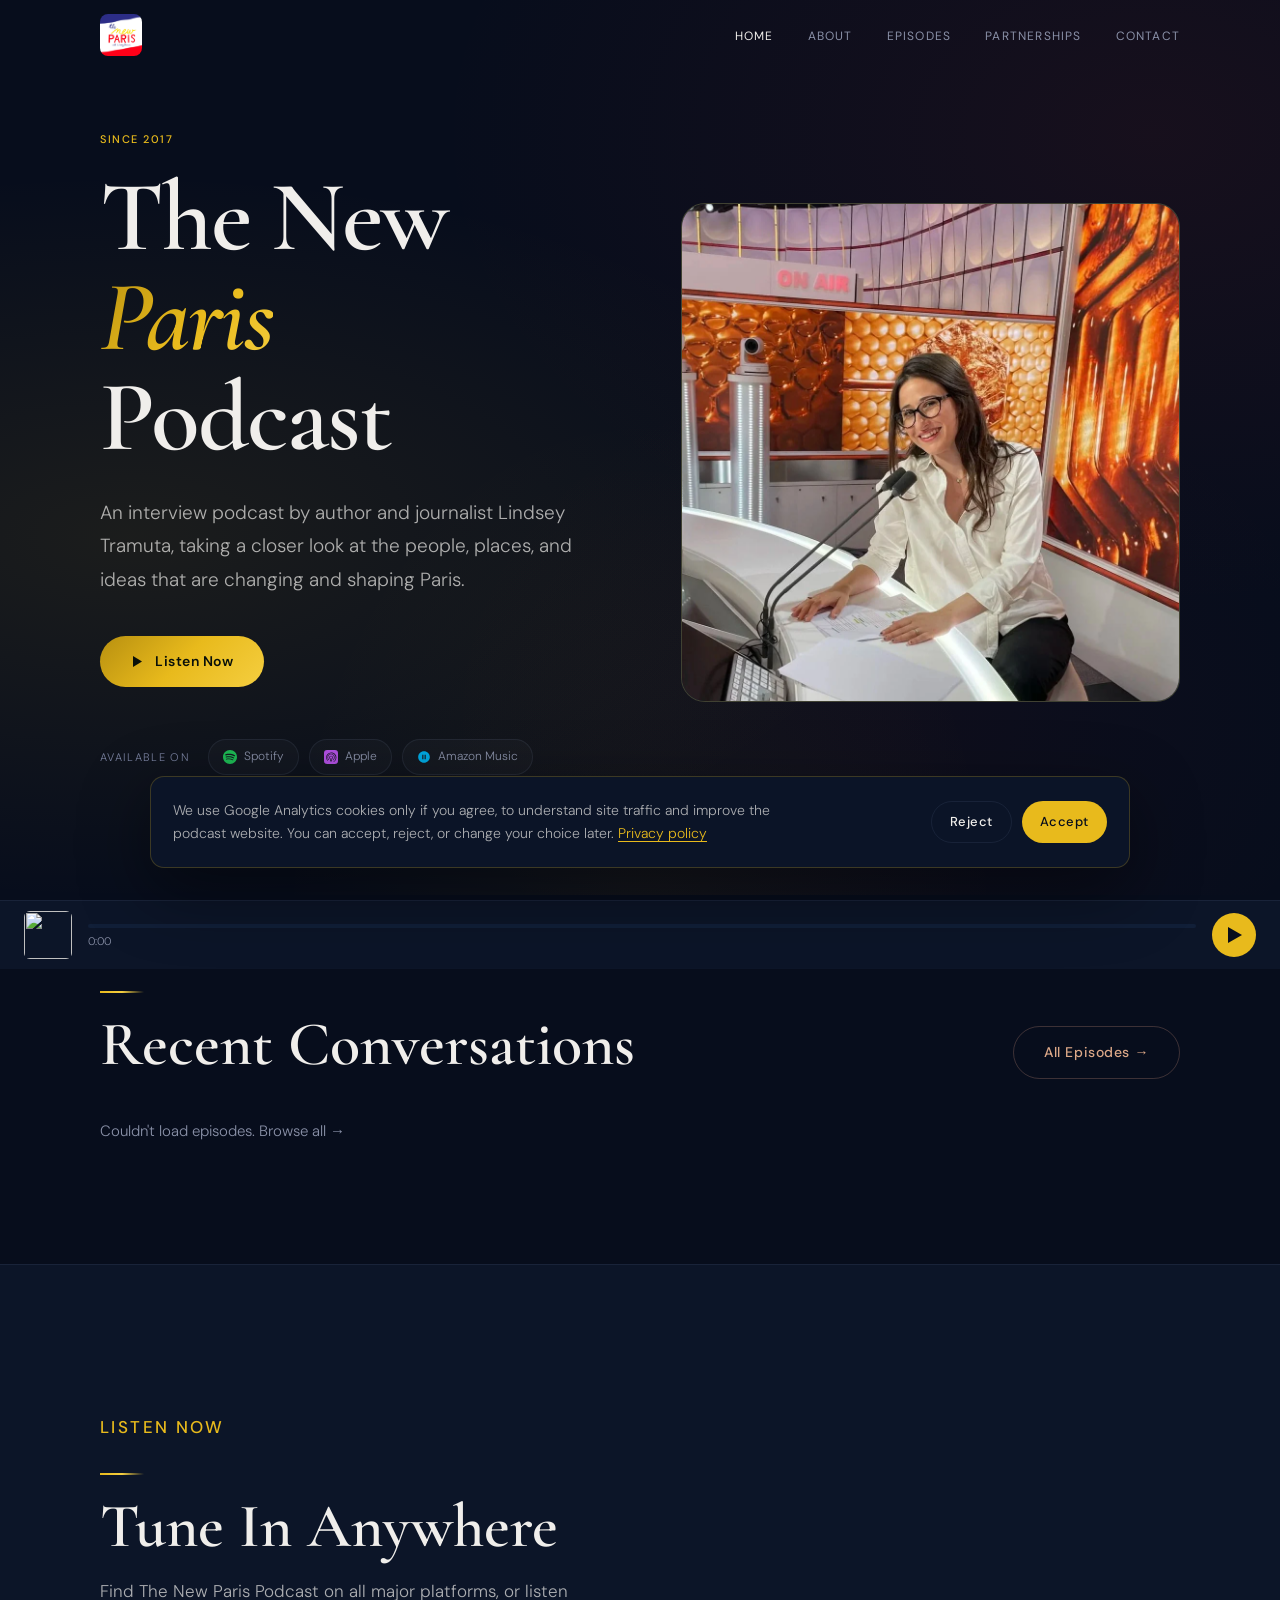
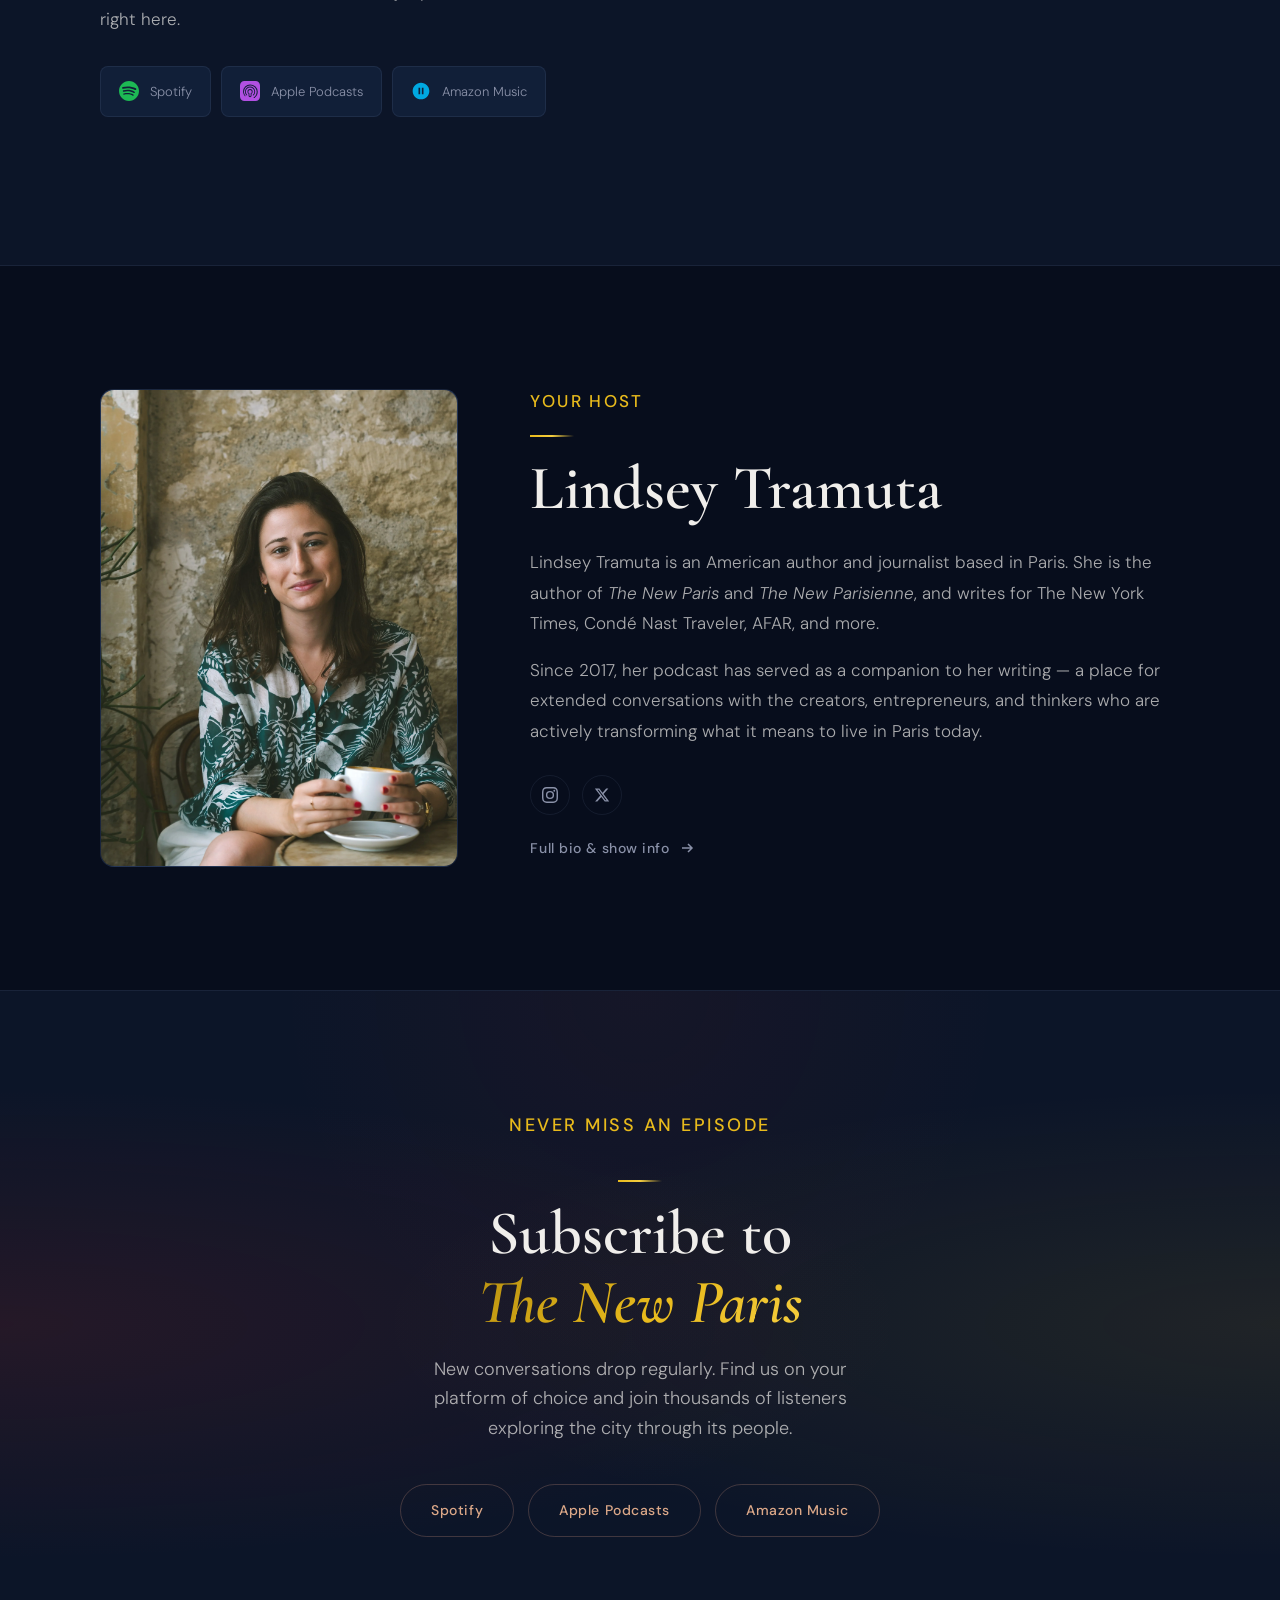
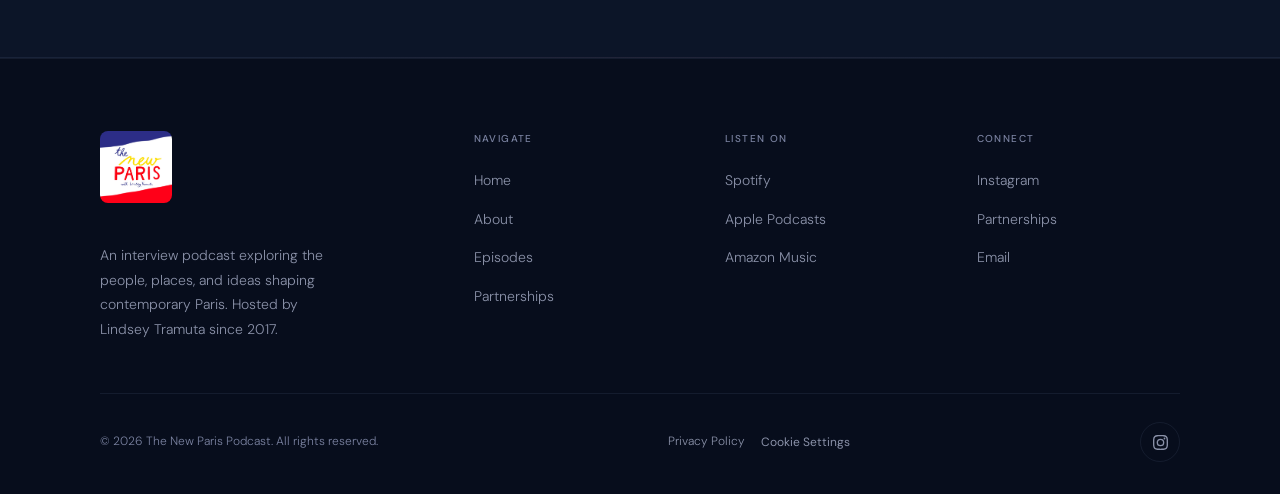
==== commit 8a39f4ed: "Add GDPR consent and privacy policy" ====
--- a/index.html
+++ b/index.html
@@ -6,22 +6,12 @@
   <title>The New Paris Podcast</title>
   <meta name="description" content="An interview podcast by author and journalist Lindsey Tramuta, exploring the people, places, and ideas changing and shaping Paris.">
   <meta name="keywords" content="paris, contemporary paris, paris podcast, paris food, paris dining, visit paris, paris travel, paris culture, paris lifestyle, lindsey tramuta, francophile, expat paris, paris people, paris ideas, french culture, paris recommendations">
+  <link rel="canonical" href="https://thenewparis.com/">
   <meta property="og:title" content="The New Paris Podcast">
   <meta property="og:description" content="Conversations with the creatives, thinkers, and changemakers shaping a new Paris. Hosted by Lindsey Tramuta.">
   <meta property="og:type" content="website">
-  <link rel="icon" href="/favicon.ico?v=3">
-  <link rel="preconnect" href="https://fonts.googleapis.com">
-  <link rel="preconnect" href="https://fonts.gstatic.com" crossorigin>
-  <link href="https://fonts.googleapis.com/css2?family=Cormorant+Garamond:ital,wght@0,400;0,500;0,600;0,700;1,400;1,600&family=DM+Sans:ital,wght@0,300;0,400;0,500;1,300&display=swap" rel="stylesheet">
+  <link rel="icon" href="favicon.ico?v=4">
   <link rel="stylesheet" href="css/styles.css">
-  <!-- Google tag (gtag.js) -->
-  <script async src="https://www.googletagmanager.com/gtag/js?id=G-9X0PJY922H"></script>
-  <script>
-    window.dataLayer = window.dataLayer || [];
-    function gtag(){dataLayer.push(arguments);}
-    gtag('js', new Date());
-    gtag('config', 'G-9X0PJY922H');
-  </script>
 </head>
 <body>
 
@@ -442,6 +432,10 @@
       </div>
       <div class="footer-bottom">
         <p>&copy; 2026 The New Paris Podcast. All rights reserved.</p>
+        <div class="footer-legal">
+          <a href="privacy.html">Privacy Policy</a>
+          <button type="button" data-cookie-settings>Cookie Settings</button>
+        </div>
         <div class="footer-socials">
           <a href="https://instagram.com/thenewparispodcast" target="_blank" rel="noopener" class="social-link" aria-label="Instagram">
             <svg width="15" height="15" viewBox="0 0 24 24" fill="currentColor"><path d="M12 2.163c3.204 0 3.584.012 4.85.07 3.252.148 4.771 1.691 4.919 4.919.058 1.265.069 1.645.069 4.849 0 3.205-.012 3.584-.069 4.849-.149 3.225-1.664 4.771-4.919 4.919-1.266.058-1.644.07-4.85.07-3.204 0-3.584-.012-4.849-.07-3.26-.149-4.771-1.699-4.919-4.92-.058-1.265-.07-1.644-.07-4.849 0-3.204.013-3.583.07-4.849.149-3.227 1.664-4.771 4.919-4.919 1.266-.057 1.645-.069 4.849-.069zM12 0C8.741 0 8.333.014 7.053.072 2.695.272.273 2.69.073 7.052.014 8.333 0 8.741 0 12c0 3.259.014 3.668.072 4.948.2 4.358 2.618 6.78 6.98 6.98C8.333 23.986 8.741 24 12 24c3.259 0 3.668-.014 4.948-.072 4.354-.2 6.782-2.618 6.979-6.98.059-1.28.073-1.689.073-4.948 0-3.259-.014-3.667-.072-4.947-.196-4.354-2.617-6.78-6.979-6.98C15.668.014 15.259 0 12 0zm0 5.838a6.162 6.162 0 1 0 0 12.324 6.162 6.162 0 0 0 0-12.324zM12 16a4 4 0 1 1 0-8 4 4 0 0 1 0 8zm6.406-11.845a1.44 1.44 0 1 0 0 2.881 1.44 1.44 0 0 0 0-2.881z"/></svg>
--- a/css/styles.css
+++ b/css/styles.css
@@ -1,6 +1,38 @@
 /* ============================================================
    THE NEW PARIS PODCAST — Stylesheet
    ============================================================ */
+
+@font-face {
+  font-family: 'Cormorant Garamond';
+  font-style: normal;
+  font-display: swap;
+  font-weight: 300 700;
+  src: url('../fonts/cormorant-garamond-latin-wght-normal.woff2') format('woff2-variations');
+}
+
+@font-face {
+  font-family: 'Cormorant Garamond';
+  font-style: italic;
+  font-display: swap;
+  font-weight: 300 700;
+  src: url('../fonts/cormorant-garamond-latin-wght-italic.woff2') format('woff2-variations');
+}
+
+@font-face {
+  font-family: 'DM Sans';
+  font-style: normal;
+  font-display: swap;
+  font-weight: 100 1000;
+  src: url('../fonts/dm-sans-latin-wght-normal.woff2') format('woff2-variations');
+}
+
+@font-face {
+  font-family: 'DM Sans';
+  font-style: italic;
+  font-display: swap;
+  font-weight: 100 1000;
+  src: url('../fonts/dm-sans-latin-wght-italic.woff2') format('woff2-variations');
+}
 
 /* ---- Variables ---- */
 :root {
@@ -737,6 +769,104 @@
 }
 .footer-bottom p { font-size: 12px; color: var(--gray-dark); }
 .footer-socials { display: flex; gap: 10px; }
+.footer-legal {
+  display: flex;
+  align-items: center;
+  gap: 16px;
+  flex-wrap: wrap;
+}
+.footer-legal a,
+.footer-legal button {
+  color: var(--gray);
+  font-size: 12px;
+  transition: color 0.2s;
+}
+.footer-legal a:hover,
+.footer-legal button:hover { color: var(--white); }
+
+/* ============================================================
+   PRIVACY / CONSENT
+   ============================================================ */
+.legal-content {
+  max-width: 820px;
+}
+.legal-content h2 {
+  font-size: clamp(28px, 4vw, 44px);
+  margin: 44px 0 16px;
+}
+.legal-content h3 {
+  font-size: clamp(21px, 2.4vw, 28px);
+  margin: 28px 0 10px;
+}
+.legal-content p,
+.legal-content li {
+  color: var(--white-dim);
+  line-height: 1.8;
+}
+.legal-content p { margin-bottom: 16px; }
+.legal-content ul {
+  list-style: disc;
+  padding-left: 22px;
+  margin: 0 0 22px;
+}
+.legal-content a {
+  color: var(--gold);
+  text-decoration: underline;
+  text-decoration-thickness: 1px;
+  text-underline-offset: 3px;
+}
+.cookie-banner {
+  position: fixed;
+  left: clamp(16px, 4vw, 32px);
+  right: clamp(16px, 4vw, 32px);
+  bottom: clamp(16px, 4vw, 32px);
+  z-index: 2000;
+  display: none;
+  align-items: center;
+  justify-content: space-between;
+  gap: 24px;
+  max-width: 980px;
+  margin: 0 auto;
+  padding: 22px;
+  background: rgba(12, 21, 40, 0.98);
+  border: 1px solid var(--gold-border);
+  border-radius: var(--r);
+  box-shadow: 0 22px 70px rgba(0, 0, 0, 0.45);
+}
+.cookie-banner.open { display: flex; }
+.cookie-banner p {
+  font-size: 14px;
+  margin: 0;
+  max-width: 640px;
+}
+.cookie-banner a {
+  color: var(--gold);
+  text-decoration: underline;
+  text-underline-offset: 3px;
+}
+.cookie-actions {
+  display: flex;
+  gap: 10px;
+  flex-wrap: wrap;
+  flex-shrink: 0;
+}
+.cookie-btn {
+  min-height: 42px;
+  padding: 10px 18px;
+  border-radius: 100px;
+  font-size: 13px;
+  font-weight: 500;
+  letter-spacing: 0.04em;
+}
+.cookie-btn.accept {
+  background: var(--gold);
+  color: var(--bg);
+}
+.cookie-btn.reject {
+  border: 1px solid var(--line);
+  color: var(--white);
+}
+.cookie-btn:hover { transform: translateY(-1px); }
 
 /* ============================================================
    PAGE HERO (inner pages)
@@ -1194,6 +1324,8 @@
   .divider { margin-left: auto; margin-right: auto; }
   .footer-inner { grid-template-columns: 1fr; gap: 32px; }
   .footer-bottom { flex-direction: column; gap: 16px; text-align: center; }
+  .footer-legal { justify-content: center; }
+  .cookie-banner { align-items: flex-start; flex-direction: column; }
   .form-row { grid-template-columns: 1fr; }
   .player-platforms { flex-direction: column; }
   .stats-grid { grid-template-columns: 1fr 1fr; }
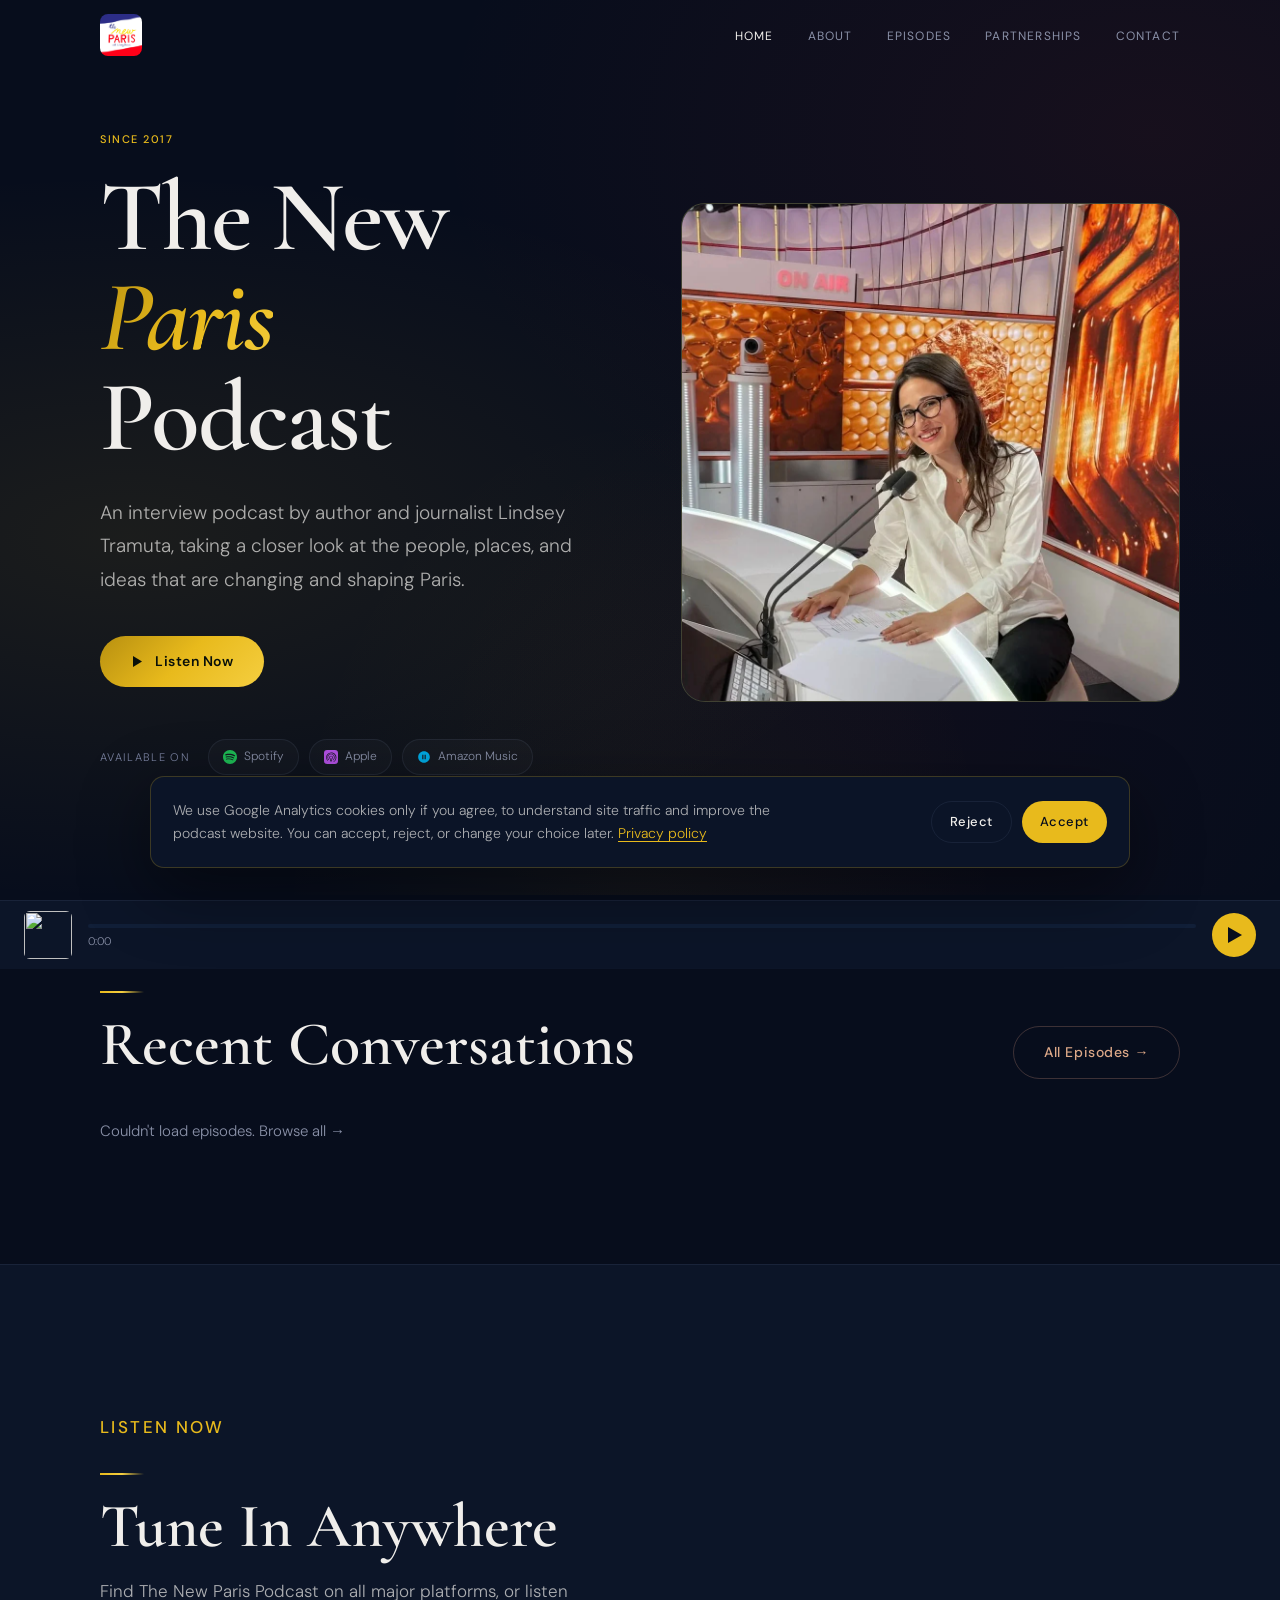
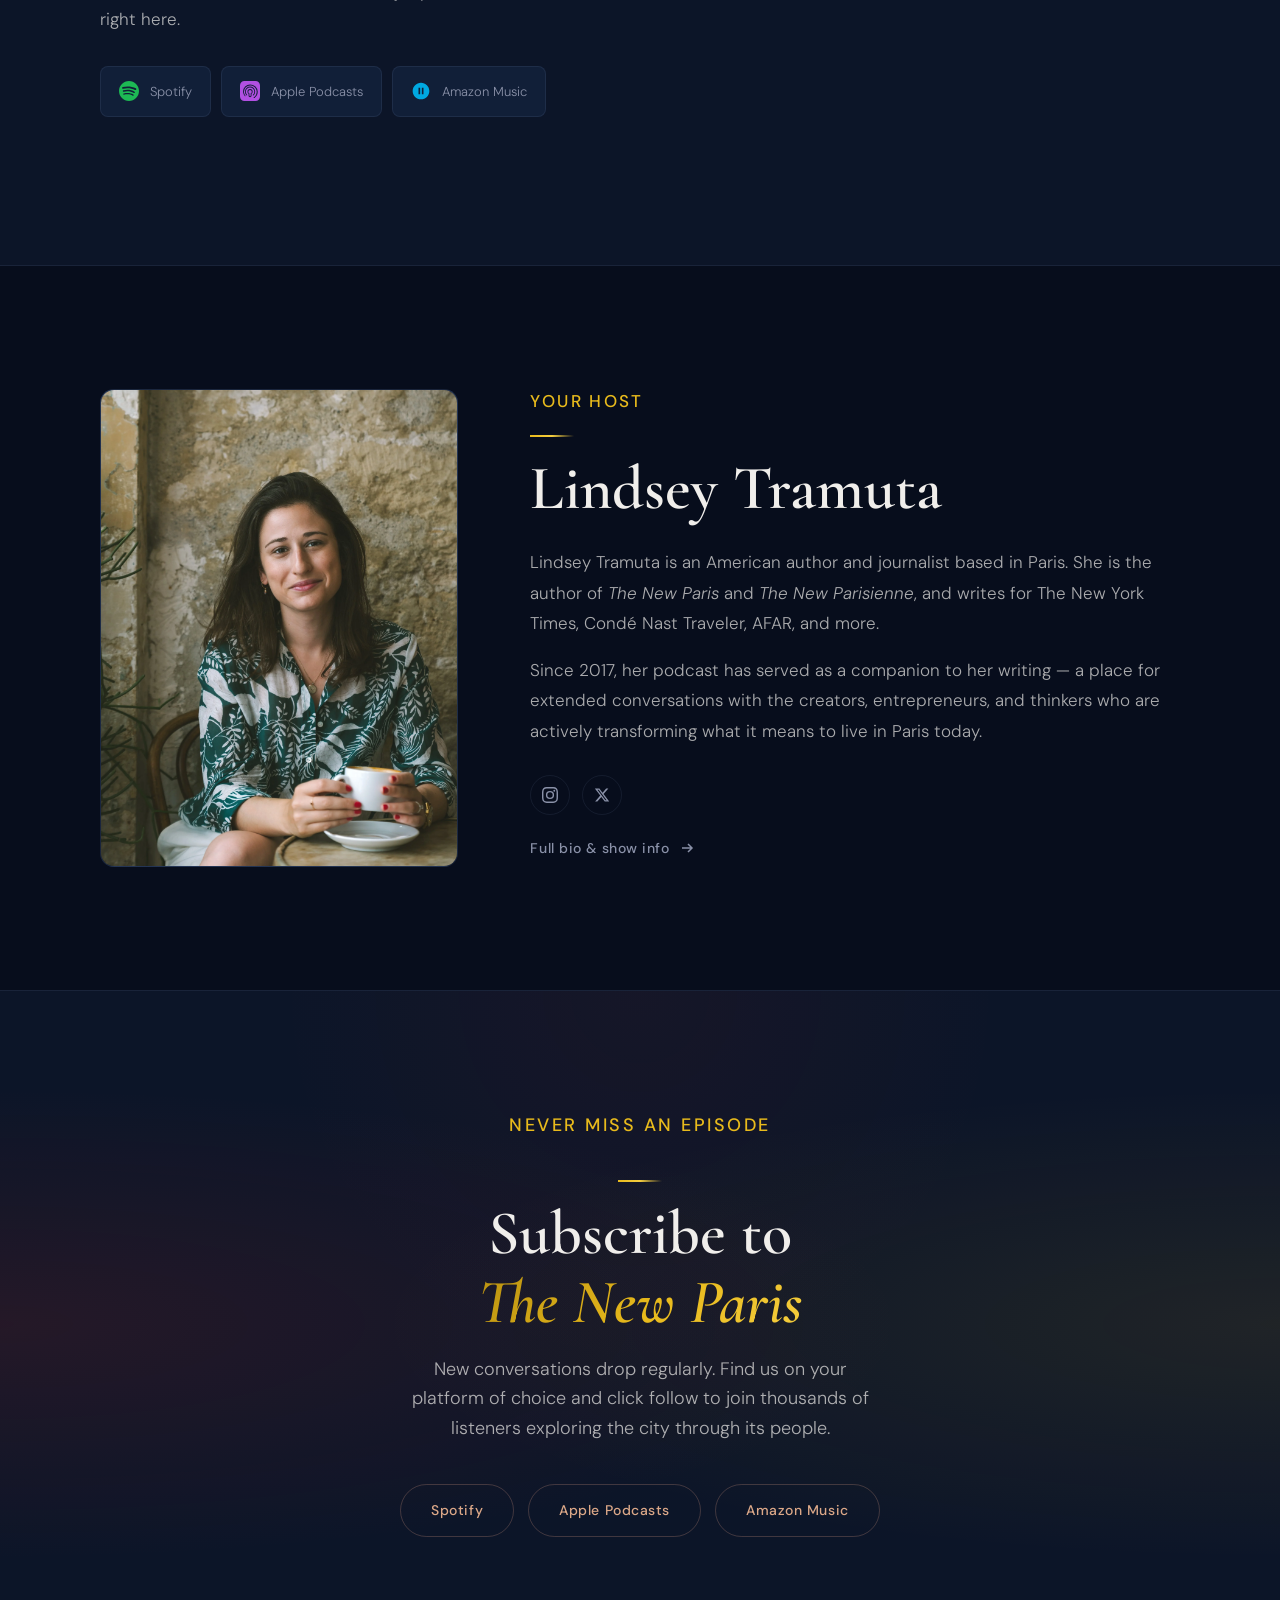
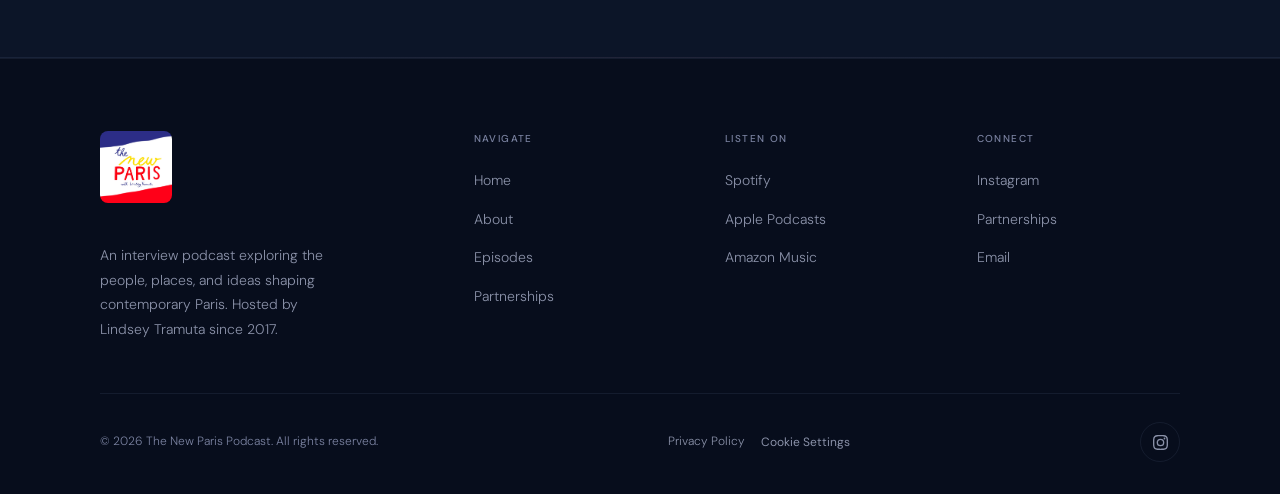
==== commit 53ea9730: "added cta to click follow on index page text Updated the subscription prompt to encourage following " ====
--- a/index.html
+++ b/index.html
@@ -385,7 +385,7 @@
       <p class="label">Never miss an episode</p>
       <div class="divider"></div>
       <h2>Subscribe to<br><em class="gold-text">The New Paris</em></h2>
-      <p>New conversations drop regularly. Find us on your platform of choice and join thousands of listeners exploring the city through its people.</p>
+      <p>New conversations drop regularly. Find us on your platform of choice and click follow to join thousands of listeners exploring the city through its people.</p>
       <div class="cta-buttons">
         <a href="https://open.spotify.com/show/2KHAu4PRRxsVcUf0qL84Ym" target="_blank" rel="noopener" class="btn btn-secondary">Spotify</a>
         <a href="https://podcasts.apple.com/podcast/id1225708803" target="_blank" rel="noopener" class="btn btn-secondary">Apple Podcasts</a>
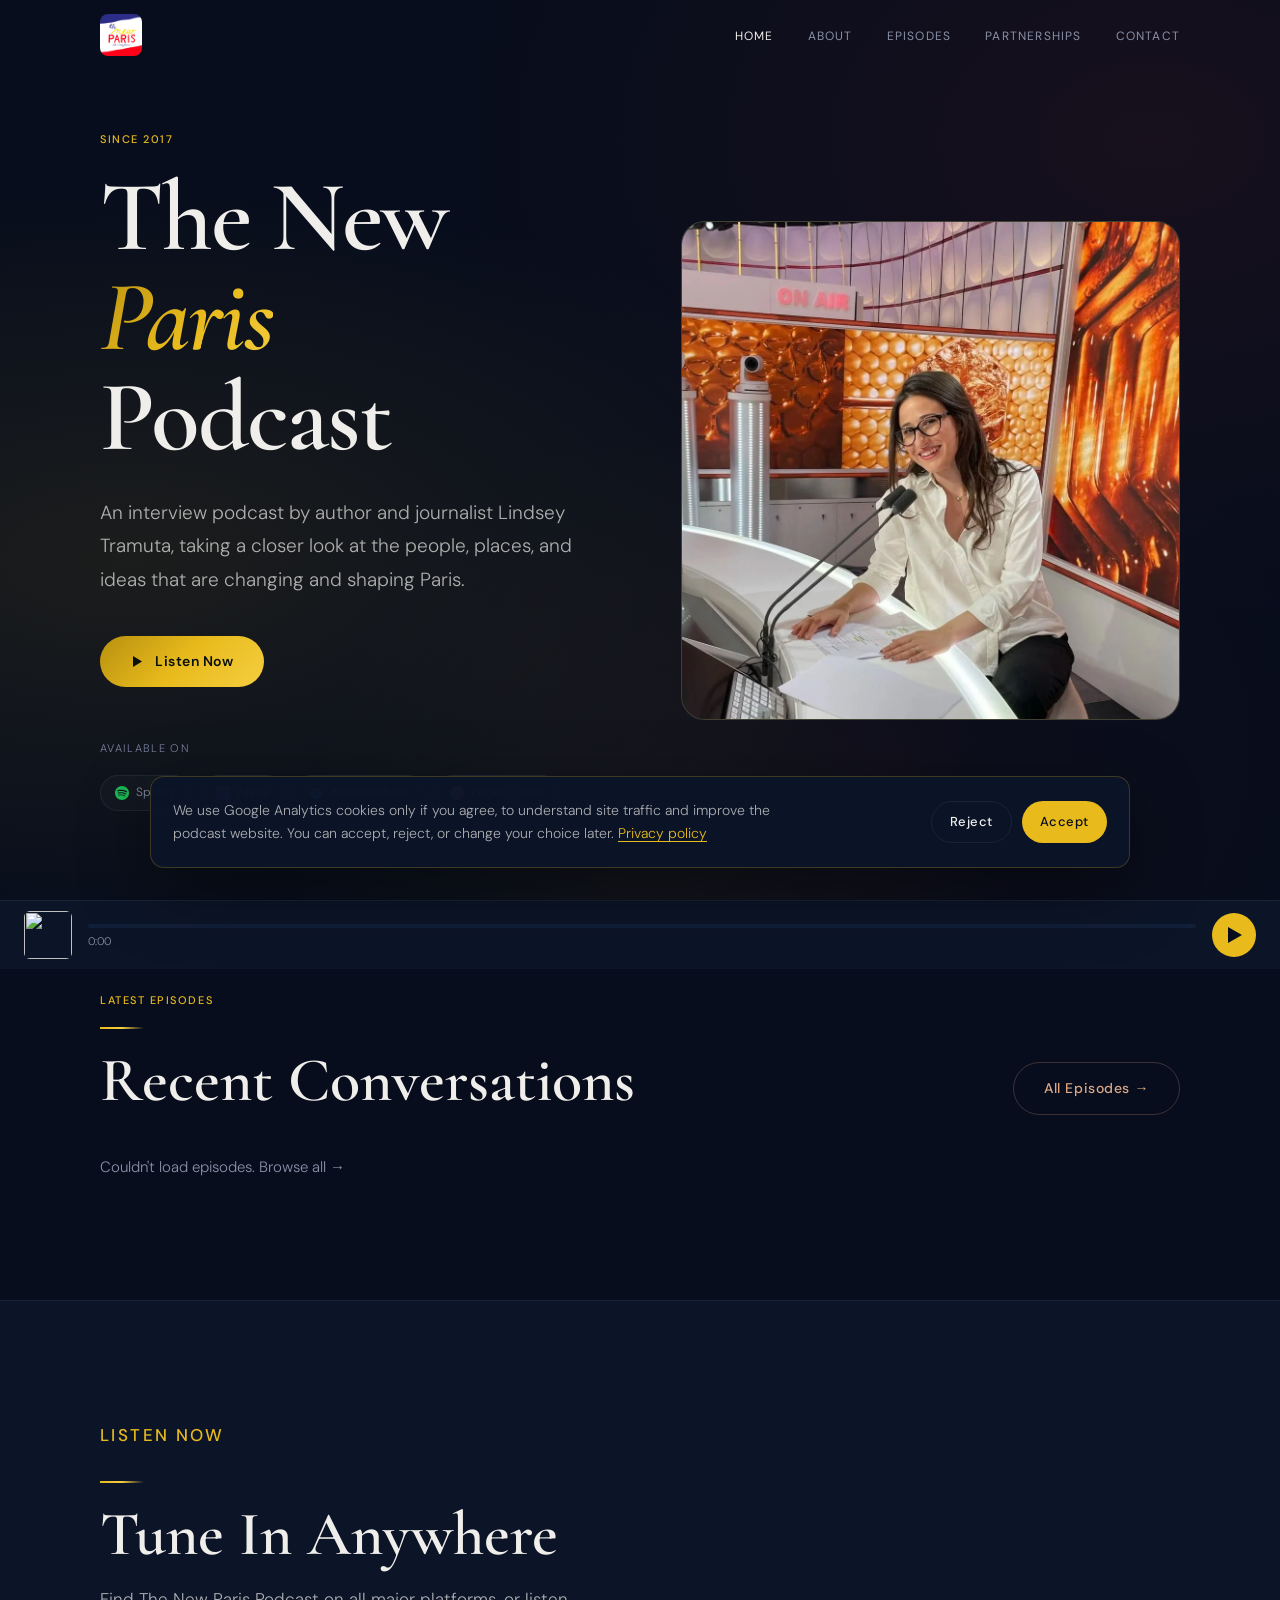
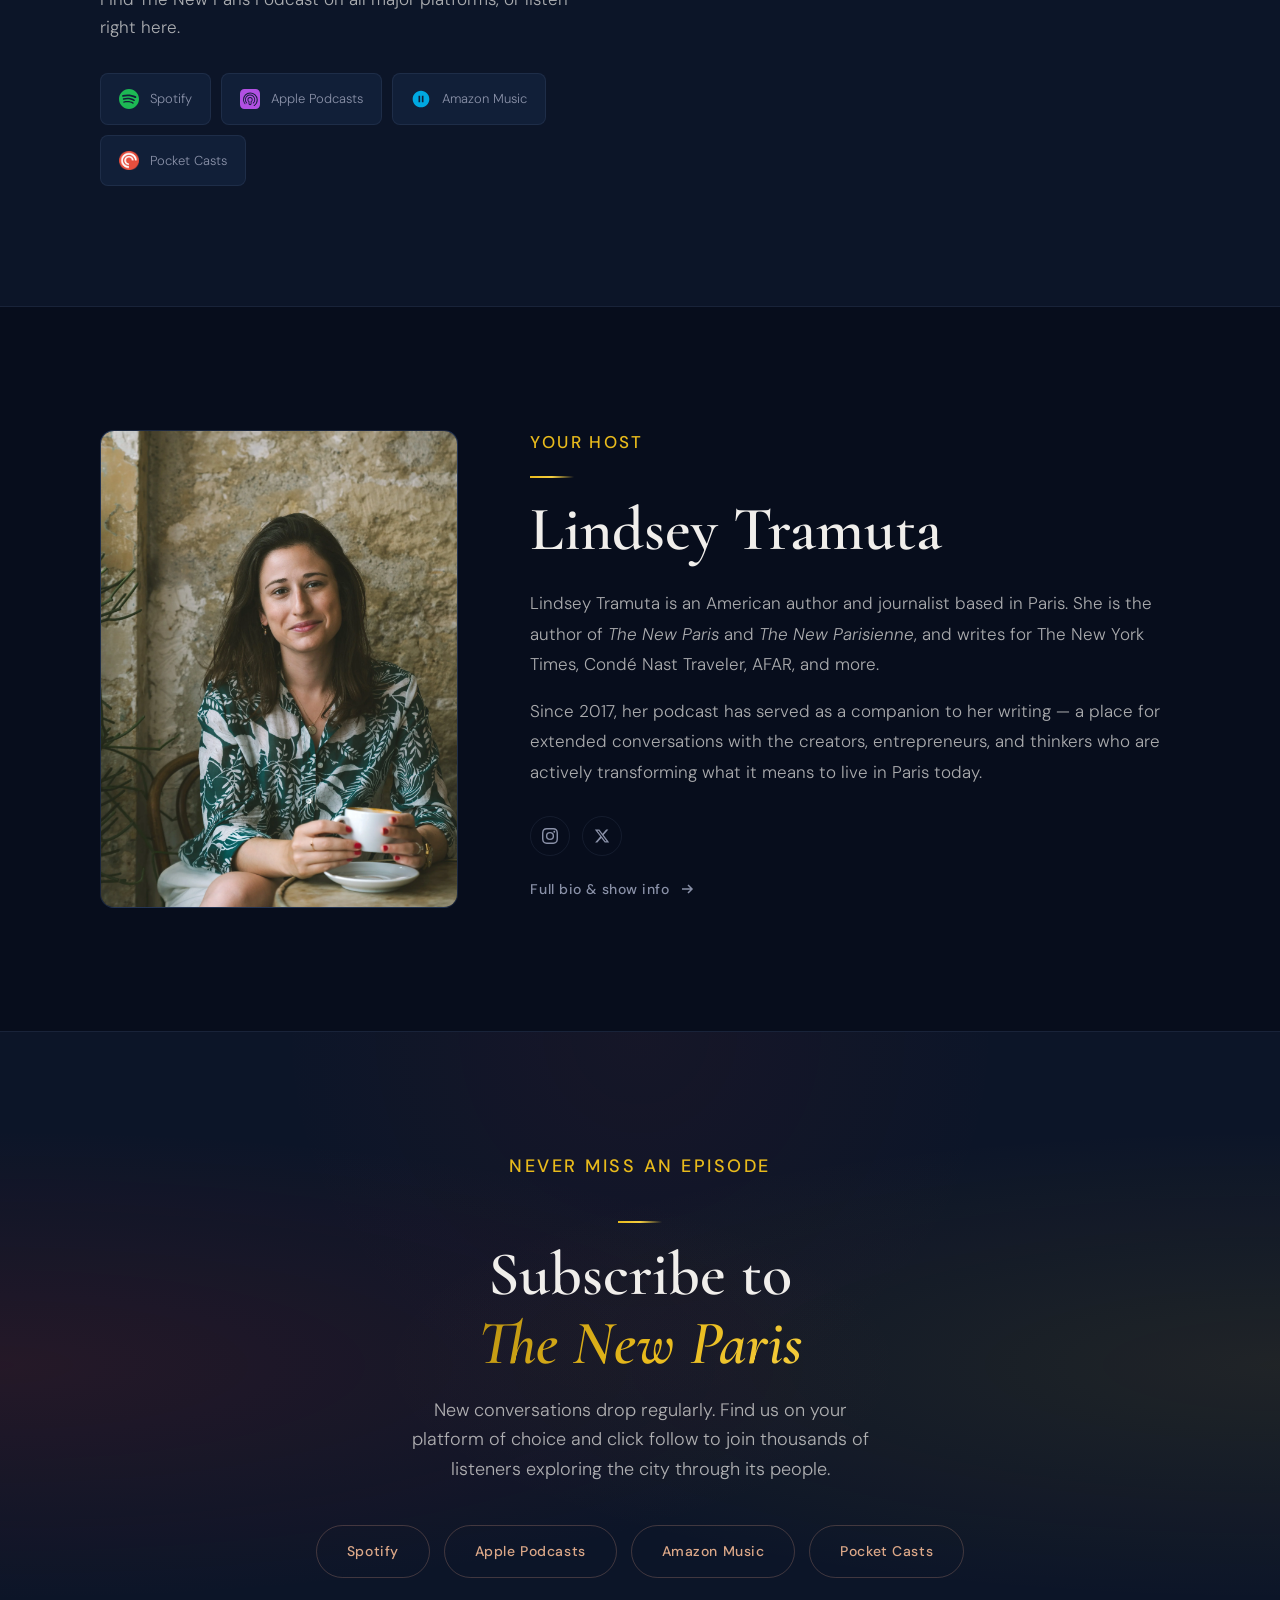
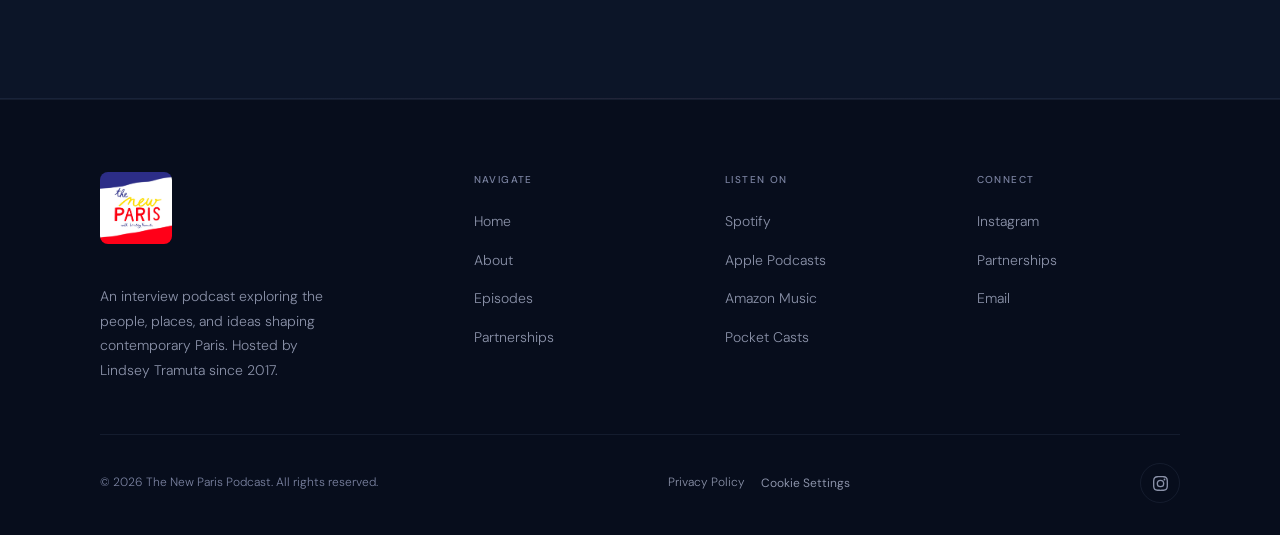
==== commit 4d3e1e3d: "added pocketcast as a listening platform" ====
--- a/index.html
+++ b/index.html
@@ -75,6 +75,10 @@
                 <svg width="14" height="14" viewBox="0 0 24 24" fill="#00A8E1"><path d="M12 2C6.48 2 2 6.48 2 12s4.48 10 10 10 10-4.48 10-10S17.52 2 12 2zm-1 14H9V8h2v8zm4 0h-2V8h2v8z"/></svg>
                 Amazon Music
               </a>
+              <a href="https://pocketcasts.com/podcast/the-new-paris-podcast/b54d4390-04e9-0135-ec79-4114446340cb" target="_blank" rel="noopener" class="platform-badge">
+                <img src="images/pocketcast.png" alt="" width="14" height="14" class="platform-icon">
+                Pocket Casts
+              </a>
             </div>
           </div>
         </div>
@@ -325,6 +329,10 @@
               <svg width="20" height="20" viewBox="0 0 24 24" fill="#00A8E1"><path d="M12 2C6.48 2 2 6.48 2 12s4.48 10 10 10 10-4.48 10-10S17.52 2 12 2zm-1 14H9V8h2v8zm4 0h-2V8h2v8z"/></svg>
               Amazon Music
             </a>
+            <a href="https://pocketcasts.com/podcast/the-new-paris-podcast/b54d4390-04e9-0135-ec79-4114446340cb" target="_blank" rel="noopener" class="platform-link">
+              <img src="images/pocketcast.png" alt="" width="20" height="20" class="platform-icon">
+              Pocket Casts
+            </a>
           </div>
         </div>
 
@@ -390,6 +398,7 @@
         <a href="https://open.spotify.com/show/2KHAu4PRRxsVcUf0qL84Ym" target="_blank" rel="noopener" class="btn btn-secondary">Spotify</a>
         <a href="https://podcasts.apple.com/podcast/id1225708803" target="_blank" rel="noopener" class="btn btn-secondary">Apple Podcasts</a>
         <a href="https://music.amazon.co.uk/podcasts/789c262d-204c-44c2-9bc1-9c828be3fe16/the-new-paris-podcast" target="_blank" rel="noopener" class="btn btn-secondary">Amazon Music</a>
+        <a href="https://pocketcasts.com/podcast/the-new-paris-podcast/b54d4390-04e9-0135-ec79-4114446340cb" target="_blank" rel="noopener" class="btn btn-secondary">Pocket Casts</a>
       </div>
     </div>
   </section>
@@ -419,6 +428,7 @@
             <li><a href="https://open.spotify.com/show/2KHAu4PRRxsVcUf0qL84Ym" target="_blank" rel="noopener">Spotify</a></li>
             <li><a href="https://podcasts.apple.com/podcast/id1225708803" target="_blank" rel="noopener">Apple Podcasts</a></li>
             <li><a href="https://music.amazon.co.uk/podcasts/789c262d-204c-44c2-9bc1-9c828be3fe16/the-new-paris-podcast" target="_blank" rel="noopener">Amazon Music</a></li>
+            <li><a href="https://pocketcasts.com/podcast/the-new-paris-podcast/b54d4390-04e9-0135-ec79-4114446340cb" target="_blank" rel="noopener">Pocket Casts</a></li>
           </ul>
         </div>
         <div class="footer-col">
--- a/css/styles.css
+++ b/css/styles.css
@@ -88,6 +88,7 @@
 a    { color: inherit; text-decoration: none; }
 ul   { list-style: none; }
 button { cursor: pointer; border: none; background: none; font-family: inherit; }
+.platform-icon { flex-shrink: 0; object-fit: contain; }
 
 /* ---- Typography ---- */
 h1 {
